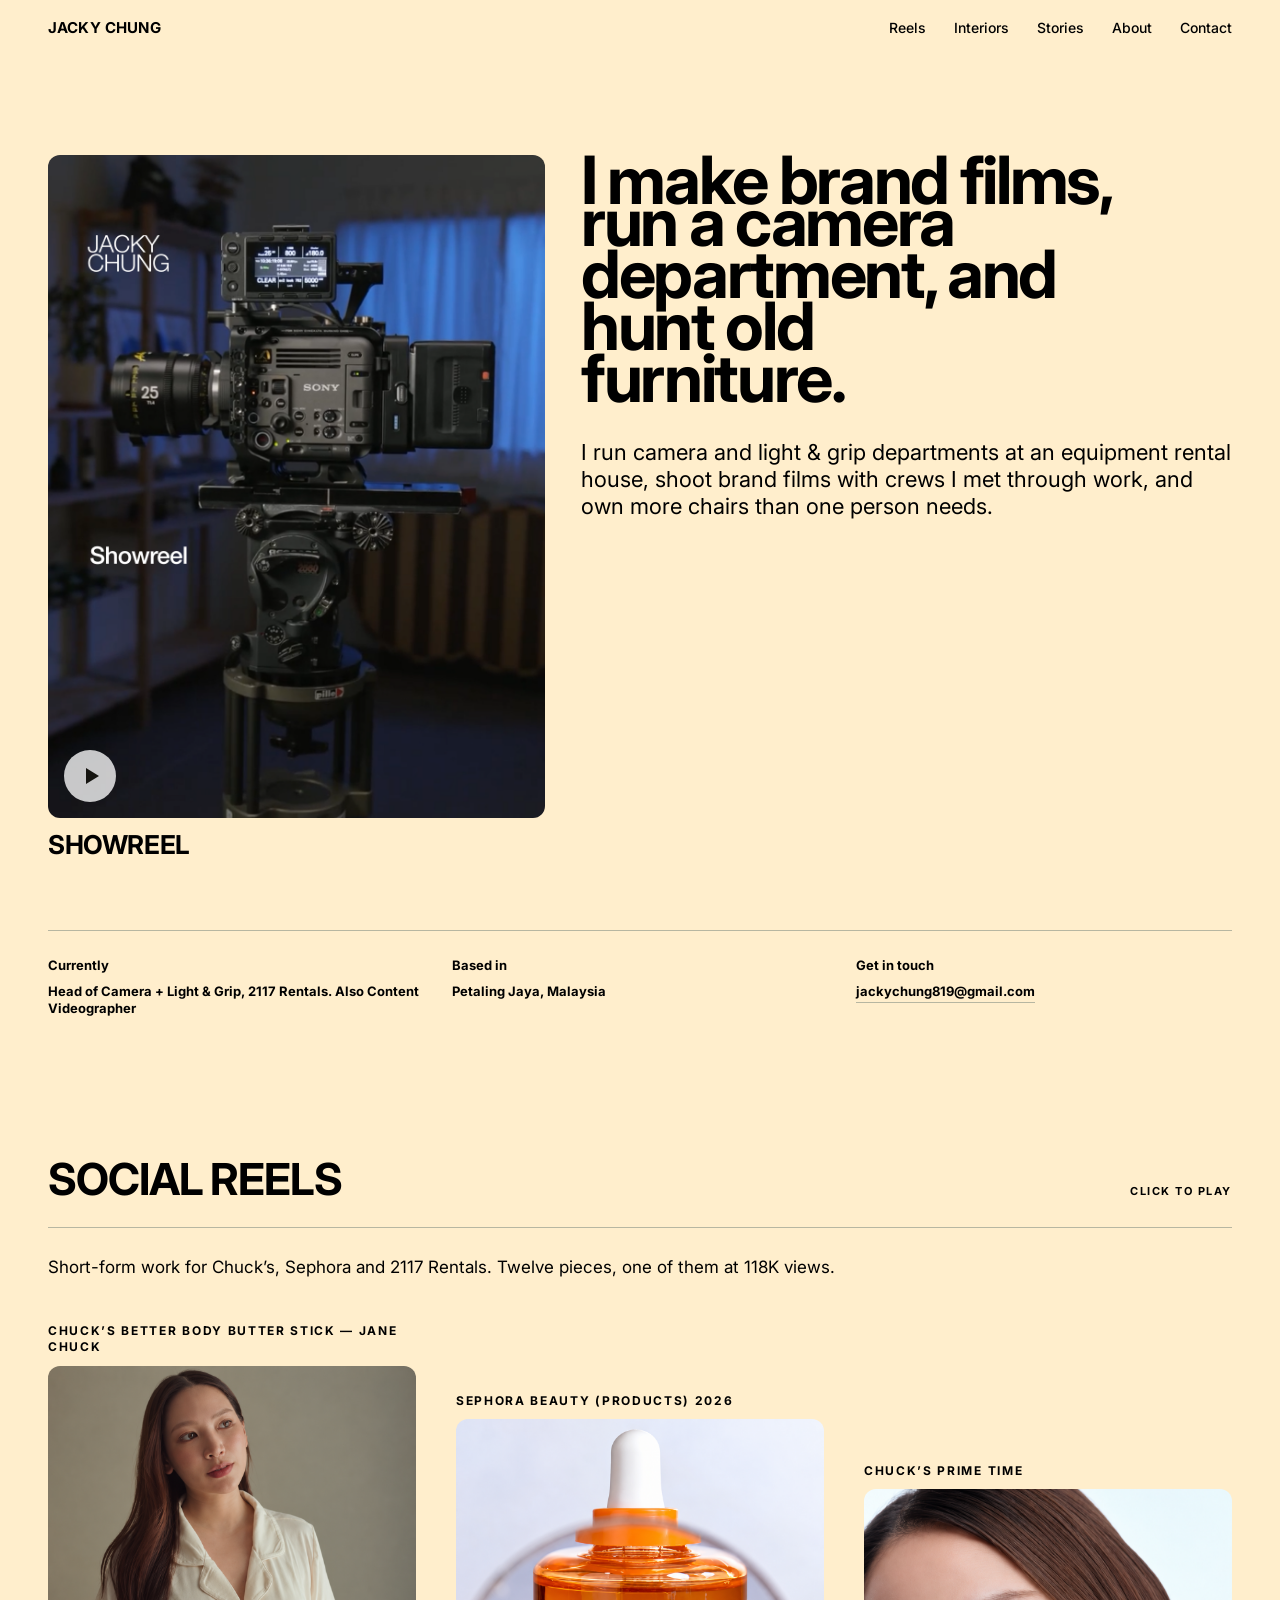
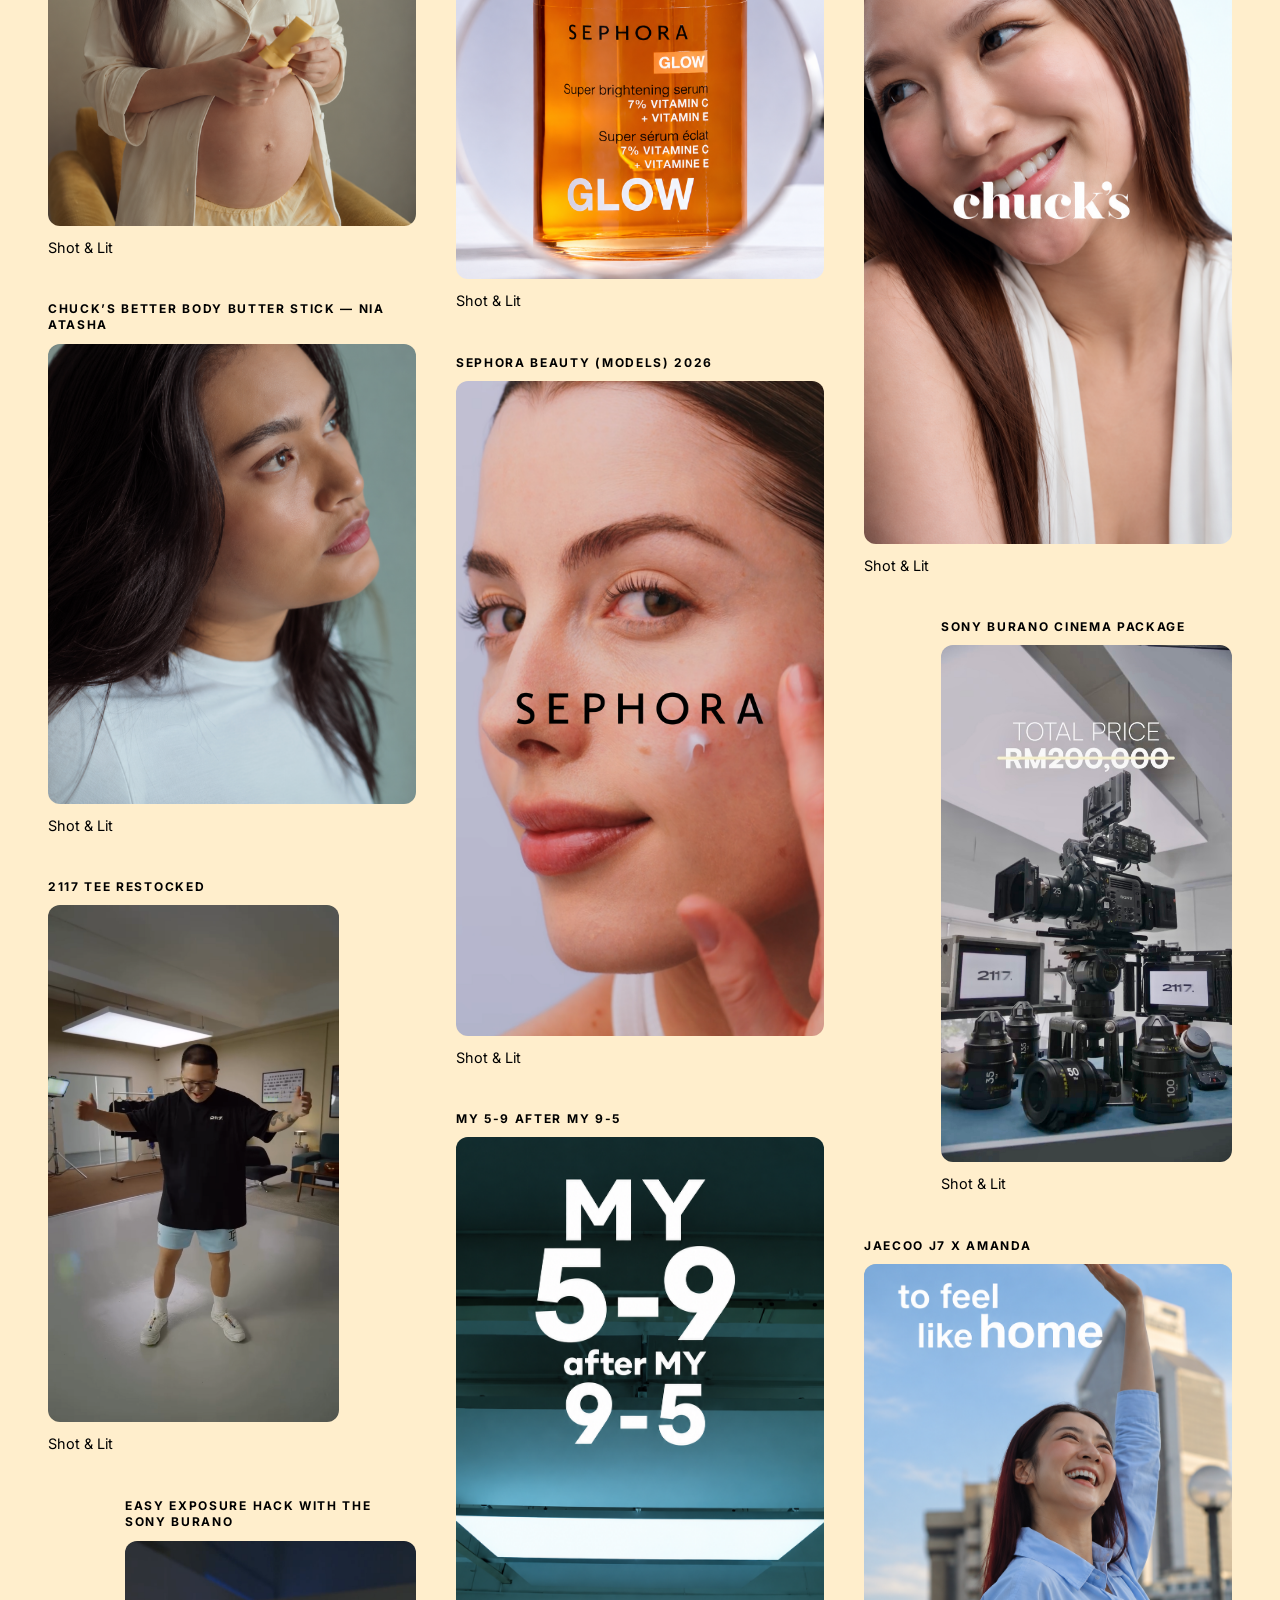
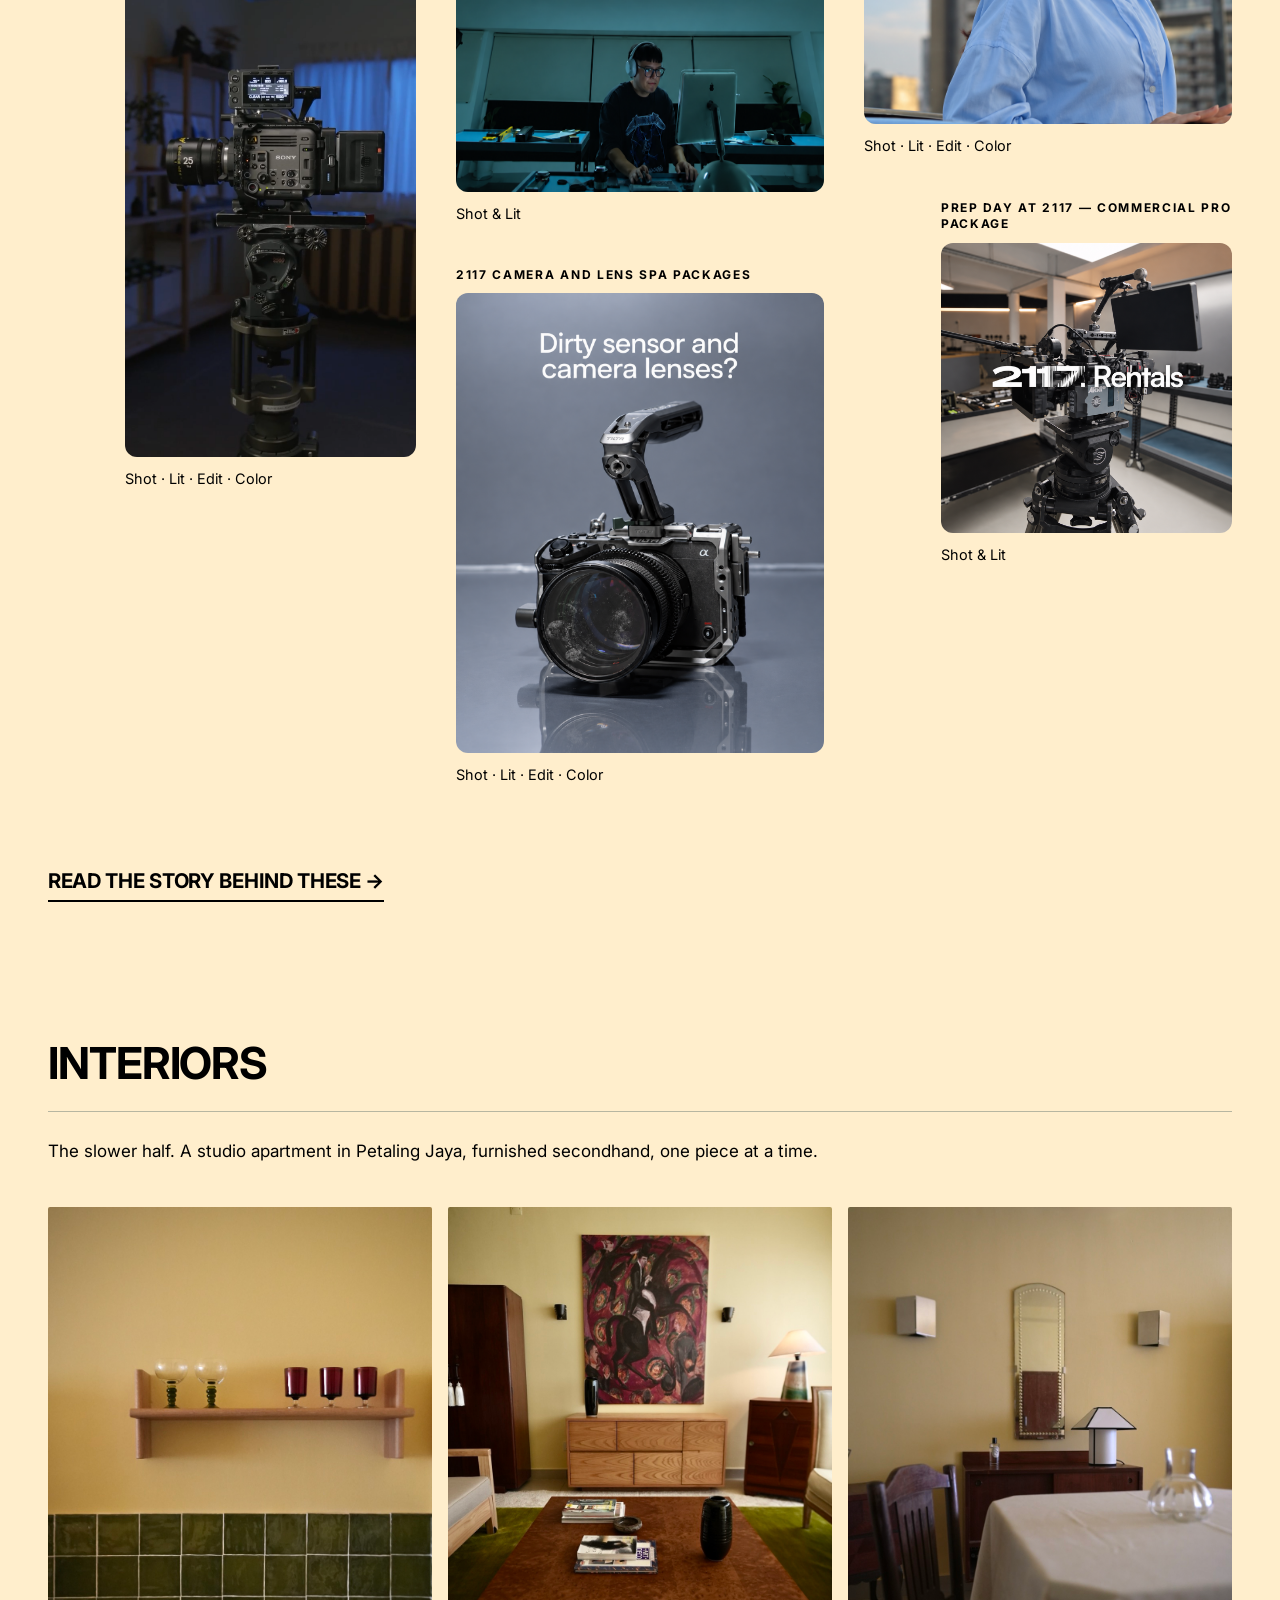
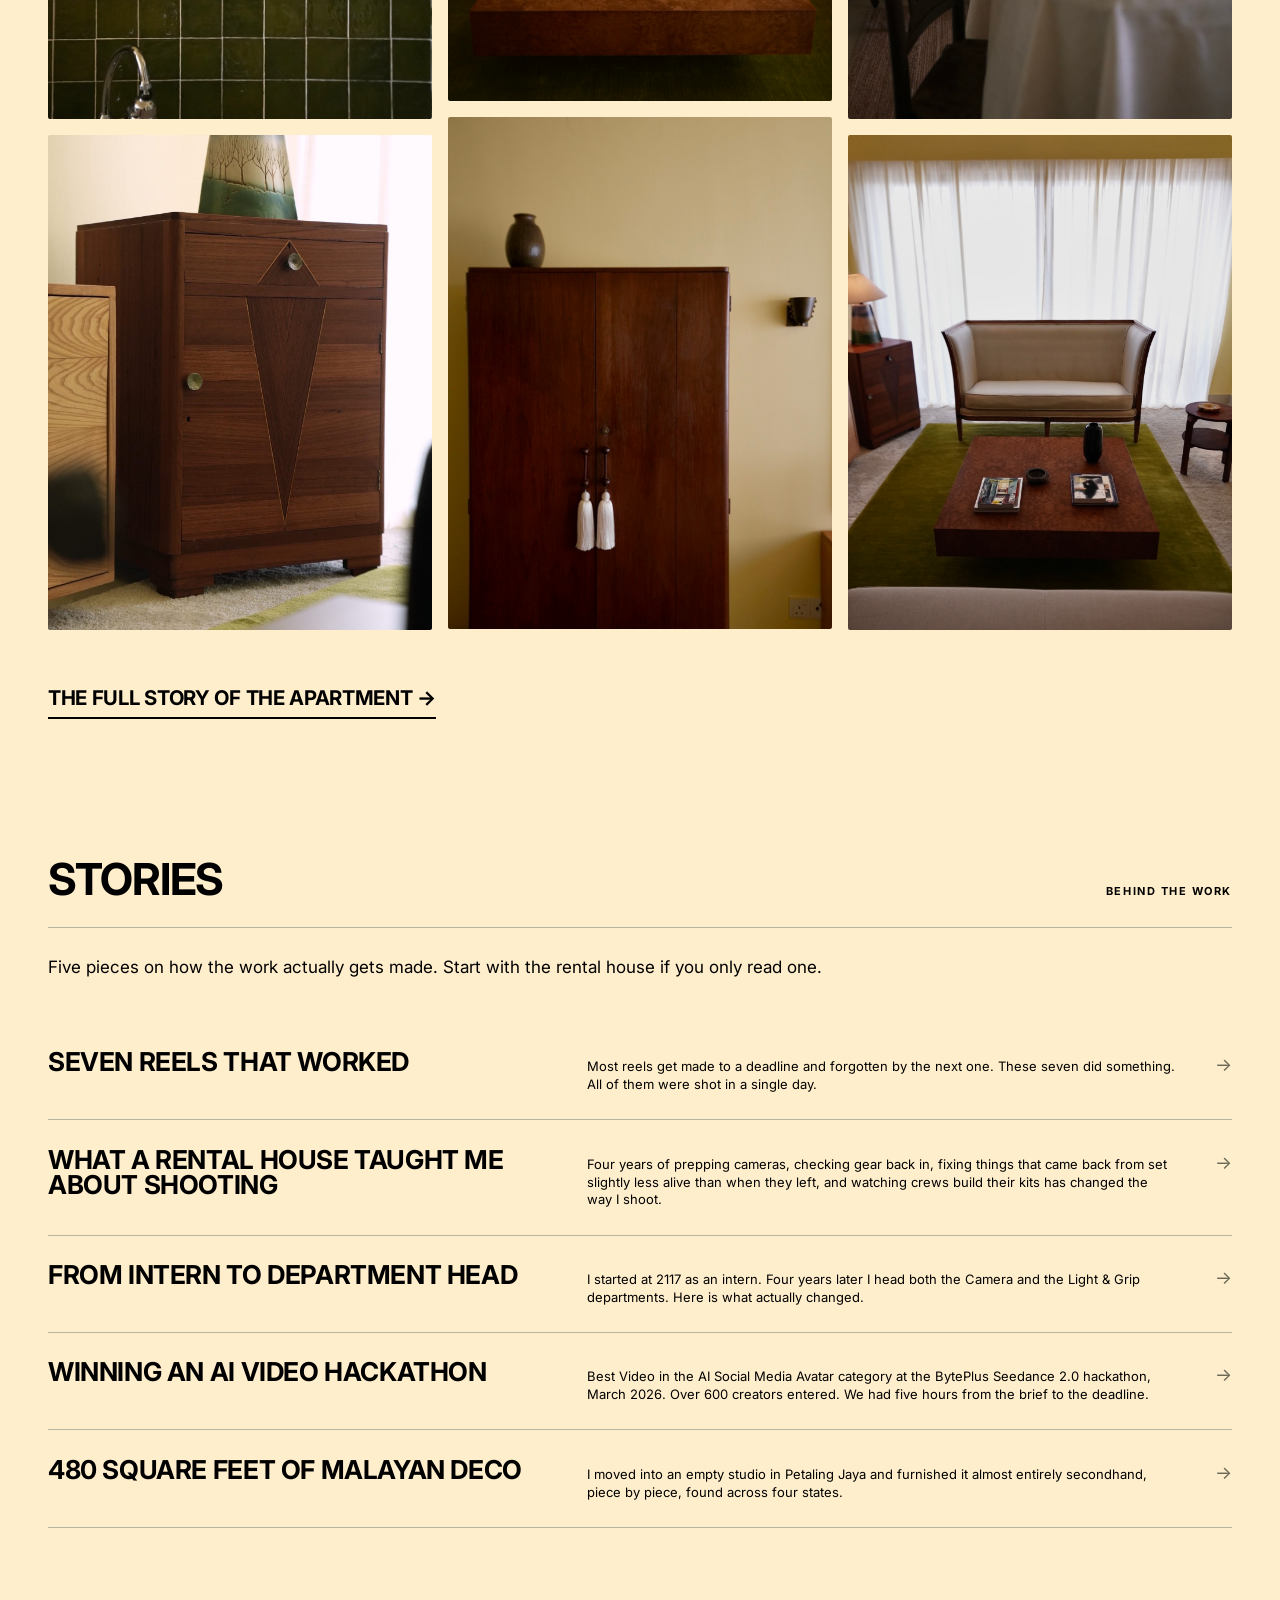
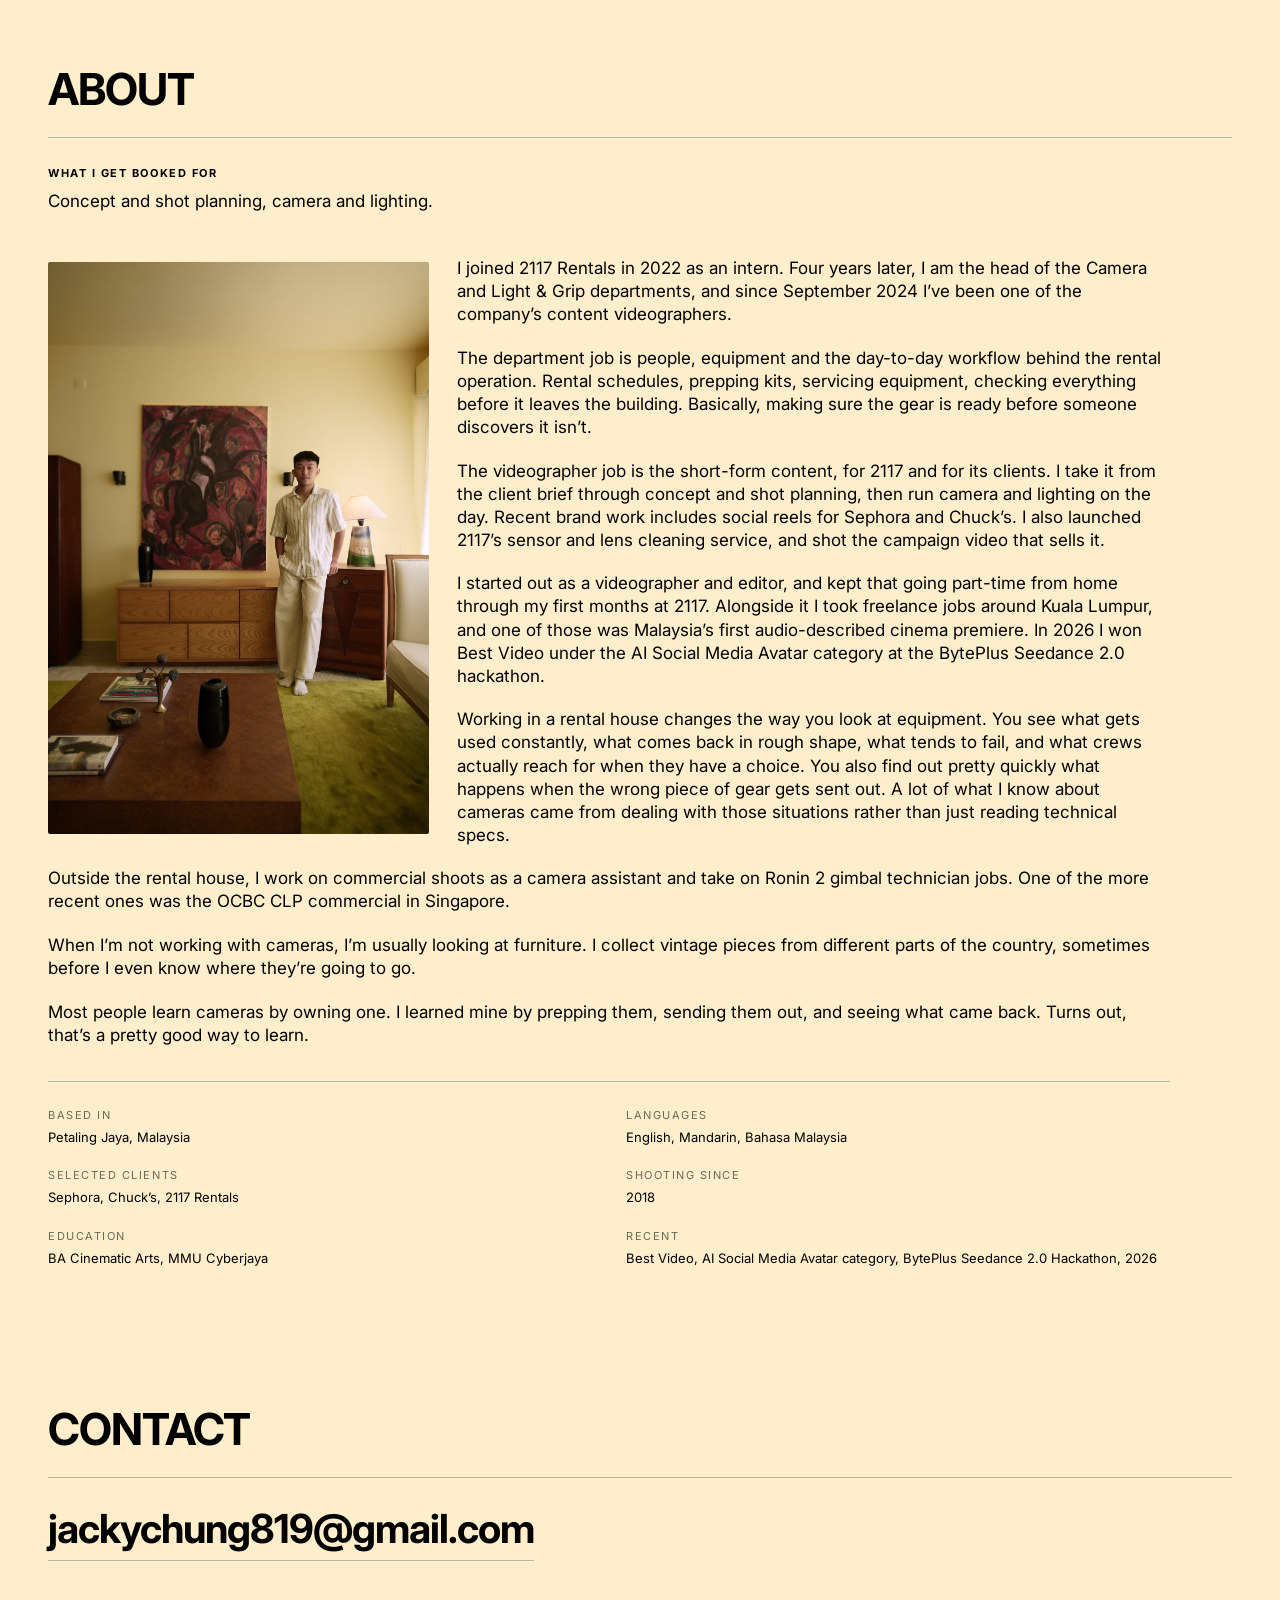
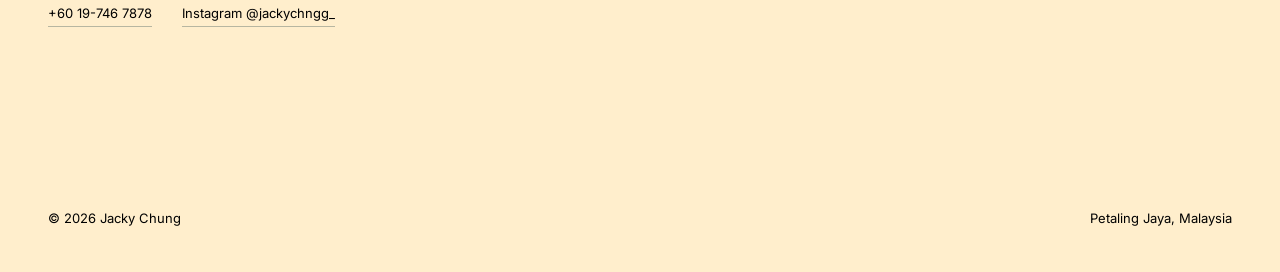
==== index.html @ a9aeb3ea "Initial commit" ====
<!DOCTYPE html>
<html lang="en">
<head>
<meta charset="UTF-8">
<meta name="viewport" content="width=device-width, initial-scale=1">

<!-- ==========================================================
     PAGE TITLE - this is what shows in the browser tab
     ========================================================== -->
<title>Jacky Chung — Videographer & Camera Department Head</title>

<meta name="description" content="Selected video work and interior photography by Jacky Chung, videographer and camera department head based in Petaling Jaya, Malaysia.">

<!-- Link preview (when you paste your website link into WhatsApp / Instagram) -->
<meta property="og:title" content="Jacky Chung — Videographer & Camera Department Head">
<meta property="og:description" content="Selected video work and interior photography.">
<meta property="og:type" content="website">
<!-- To get a preview picture: put a photo named og.jpg inside the images folder -->
<meta property="og:image" content="images/og.jpg">

<!-- Little icon in the browser tab -->
<link rel="icon" href="data:image/svg+xml,<svg xmlns='http://www.w3.org/2000/svg' viewBox='0 0 100 100'><rect width='100' height='100' fill='%23F6F4F0'/><text y='.9em' x='.12em' font-size='78' font-family='Georgia,serif' fill='%2317150F'>J</text></svg>">


<!-- ==========================================================
     THE FONTS
     ----------------------------------------------------------
     These two lines download the fonts from Google.
     TO CHANGE FONT: go to https://fonts.google.com, pick a font,
     click "Get font" -> "Get embed code", copy the <link> line
     they give you, and PASTE IT OVER the last link line below.
     Then open theme.css and change --font-display / --font-body
     to the new font's name.
     ========================================================== -->
<link rel="preconnect" href="https://fonts.googleapis.com">
<link rel="preconnect" href="https://fonts.gstatic.com" crossorigin>
<link href="https://fonts.googleapis.com/css2?family=Inter:wght@400;500;700&display=swap" rel="stylesheet">


<!-- ==========================================================
     THE STYLESHEETS
     theme.css  = YOUR settings (colours, fonts, sizes). EDIT THIS.
     styles.css = the layout engine. Don't edit unless you want to.
     ORDER MATTERS: theme.css must come first.
     ========================================================== -->
<link rel="stylesheet" href="theme.css">
<link rel="stylesheet" href="styles.css">
</head>

<body>

<a class="skip-link" href="#work">Skip to content</a>

<!-- ============ TOP NAVIGATION ============ -->
<header class="nav" id="nav">
  <div class="nav__inner">
    <a class="nav__brand" href="#top" data-site="name">Jacky Chung</a>
    <nav class="nav__links" aria-label="Main">
      <a href="#work">Work</a>
      <a href="#reels">Reels</a>
      <a href="#interiors">Interiors</a>
      <a href="#stories">Stories</a>
      <a href="#about">About</a>
      <a href="#contact">Contact</a>
    </nav>
  </div>
</header>


<main id="top">

  <!-- ============ HERO ============ -->
  <section class="hero">
    <div class="wrap">
      <div class="hero__grid" id="heroGrid">
        <!-- YOUR SHOWREEL sits beside the headline. It is written in by
             site.js from the SHOWREEL block in content.js. Clicking it opens
             the player in a pop-up, same as the reels below. -->
        <div class="hero__reel" id="heroReel" hidden></div>

        <!-- A plain photo can go here instead: set heroImage in content.js
             and empty the SHOWREEL thumb + url. -->
        <figure class="hero__image" id="heroImage" hidden></figure>

        <div class="hero__text">
          <h1 class="hero__title" data-site="heroTitle">Light, motion, and the rooms in between.</h1>
          <p class="hero__lede" data-site="heroText"></p>
        </div>
      </div>

      <div class="hero__meta">
        <div class="hero__metaItem">
          <span class="hero__metaLabel">Currently</span>
          <span class="hero__metaValue" data-site="role"></span>
        </div>
        <div class="hero__metaItem">
          <span class="hero__metaLabel">Based in</span>
          <span class="hero__metaValue" data-site="location"></span>
        </div>
        <div class="hero__metaItem">
          <span class="hero__metaLabel">Get in touch</span>
          <a class="hero__metaValue hero__metaLink" data-site="emailLink" href="#contact"></a>
        </div>
      </div>
    </div>
  </section>


  <!-- ============ SELECTED WORK (VIDEOS) ============ -->
  <section class="section" id="work">
    <div class="wrap">
      <div class="sectionHead">
        <h2 class="sectionHead__title">Selected Work</h2>
        <span class="sectionHead__note">Film &amp; social</span>
      </div>
      <div class="workGrid" id="workGrid"></div>
    </div>
  </section>


  <!-- ============ SOCIAL REELS ============
       Clicking a thumbnail opens the video in a pop-up ON THIS PAGE.
       Everything inside is written in by site.js from content.js —
       there is nothing to edit by hand here. -->
  <section class="section" id="reels">
    <div class="wrap">
      <div class="sectionHead">
        <h2 class="sectionHead__title">Social Reels</h2>
        <span class="sectionHead__note">Click to play</span>
      </div>
      <p class="section__lede" data-site="reelsText"></p>
      <div class="reelsLayout" id="reelsLayout">
        <div class="reelsTracks" id="reelsTracks"></div>
      </div>
      <a class="sectionMore" href="story.html?id=three-reels">Read the story behind these &#8594;</a>
    </div>
  </section>


  <!-- ============ INTERIORS (PHOTOS) ============ -->
  <section class="section" id="interiors">
    <div class="wrap">
      <div class="sectionHead">
        <h2 class="sectionHead__title">Interiors</h2>
      </div>
      <p class="section__lede" data-site="interiorsText"></p>
      <div class="gallery" id="gallery"></div>
      <a class="sectionMore" href="story.html?id=interiors">The full story of the apartment &#8594;</a>
    </div>
  </section>


  <!-- ============ STORIES (each one opens its own page) ============ -->
  <section class="section" id="stories">
    <div class="wrap">
      <div class="sectionHead">
        <h2 class="sectionHead__title">Stories</h2>
        <span class="sectionHead__note">Behind the work</span>
      </div>
      <p class="section__lede" data-site="storiesText"></p>
      <div class="storyList" id="storyList"></div>
    </div>
  </section>


  <!-- ============ ABOUT ============ -->
  <section class="section section--about" id="about">
    <div class="wrap">
      <div class="sectionHead">
        <h2 class="sectionHead__title">About</h2>
      </div>
      <p class="section__lede" data-site="aboutText"></p>
      <div class="about">
        <div class="about__photo" id="aboutPhoto" hidden></div>
        <div class="about__text" id="aboutText"></div>
      </div>
    </div>
  </section>


  <!-- ============ CONTACT ============ -->
  <section class="section section--contact" id="contact">
    <div class="wrap">
      <div class="sectionHead">
        <h2 class="sectionHead__title">Contact</h2>
      </div>
      <p class="contact__lede" data-site="contactText"></p>
      <a class="contact__email" data-site="emailLink" href="#"></a>
      <div class="contact__links" id="contactLinks"></div>
    </div>
  </section>

</main>


<footer class="footer">
  <div class="wrap">

    <div class="footer__inner">
      <span data-site="footerLeft"></span>
      <span data-site="footerRight"></span>
    </div>
  </div>
</footer>


<!-- ============ LIGHTBOX (opens when you click a video or photo) ============ -->
<div class="lightbox" id="lightbox" hidden>
  <button class="lightbox__close" id="lbClose" aria-label="Close">&times;</button>
  <button class="lightbox__nav lightbox__nav--prev" id="lbPrev" aria-label="Previous">&#8249;</button>
  <button class="lightbox__nav lightbox__nav--next" id="lbNext" aria-label="Next">&#8250;</button>
  <div class="lightbox__stage" id="lbStage"></div>
  <p class="lightbox__caption" id="lbCaption"></p>
</div>


<!-- ==========================================================
     THE CONTENT AND THE ENGINE
     content.js = YOUR videos, photos and words. EDIT THIS.
     site.js    = the engine that puts them on the page.
     ORDER MATTERS: content.js must come first.
     ========================================================== -->
<script src="content.js"></script>
<script src="stories.js"></script>
<script src="site.js"></script>
<script src="reveal.js"></script>

</body>
</html>
---- theme.css ----
/* ============================================================================
   THEME.CSS  —  THIS IS YOUR CONTROL PANEL
   ============================================================================

   EVERYTHING you can customise lives in this ONE file:
   fonts, colours, background colours, title sizes, font sizes, spacing.

   HOW TO EDIT:
     1. Find the line you want to change.
     2. Change ONLY the value between the ":" and the ";"
     3. Save the file (Cmd + S)
     4. Go to your browser and press Cmd + R to reload. Change is instant.

   THE THREE RULES:
     - NEVER delete the ";" at the end of a line.
     - NEVER delete the "--" at the start of a name.
     - If you break something, the page goes plain/ugly but is not destroyed.
       Undo with Cmd + Z, save again, reload.

   HOW COLOURS WORK:
     A colour looks like  #F6F4F0  — a "#" then 6 characters.
     Get any colour code from https://coolors.co or Google "color picker".
     Some ready ones:
       White        #FFFFFF        Near black   #17150F
       Warm cream   #F6F4F0        Charcoal     #2B2926
       Cool grey    #F2F2F4        Terracotta   #9A3F1F
       Sand         #EAE3D8        Deep green   #2F4739
       Pure black   #000000        Navy         #1B2A41

   HOW SIZES WORK:
     A size looks like  88px  — a number then "px" (pixels).
     Bigger number = bigger. 16px is normal reading text.
     Always keep the "px". Never write "88 px" with a space.
   ============================================================================ */


/* ============================================================================
   YOUR OWN FONT FILES
   ----------------------------------------------------------------------------
   The site looks for Akzidenz-Grotesk in a folder called "fonts" next to
   index.html. Put these two files in there, named EXACTLY like this:

       fonts/akzidenz-grotesk-regular.woff2
       fonts/akzidenz-grotesk-bold.woff2

   If the files aren't there, nothing breaks. The browser quietly falls back
   to Helvetica Neue, which is Akzidenz-Grotesk's direct descendant and the
   closest thing every Mac already has.
   ============================================================================ */

@font-face {
  font-family: 'Akzidenz-Grotesk Web';
  src: url('fonts/akzidenz-grotesk-regular.woff2') format('woff2'),
       url('fonts/akzidenz-grotesk-regular.woff') format('woff');
  font-weight: 400; font-style: normal; font-display: swap;
}
@font-face {
  font-family: 'Akzidenz-Grotesk Web';
  src: url('fonts/akzidenz-grotesk-bold.woff2') format('woff2'),
       url('fonts/akzidenz-grotesk-bold.woff') format('woff');
  font-weight: 700; font-style: normal; font-display: swap;
}


:root {

  /* ==========================================================================
     1. FONTS
     --------------------------------------------------------------------------
     The whole site is now one family: Akzidenz-Grotesk. Headings are the
     BOLD weight, everything else is the REGULAR weight. That is set in
     section 4 below, not here.

     Both lines below are the same list on purpose. Don't shorten them:
     each name is a fallback for the one before it, so the site still looks
     right on a machine that doesn't have your font.

     TO SWAP TO A DIFFERENT FONT ENTIRELY:
       STEP 1 — open index.html, find the big FONTS comment near the top,
                and swap the Google Fonts <link> line for your new font's line
                (get it at https://fonts.google.com -> Get font -> Get embed code)
       STEP 2 — write the new font's exact name FIRST in the lists below.
     ========================================================================== */

  /* The font for BIG HEADINGS: your name, section titles, project titles.
     The list is tried left to right. 'Akzidenz-Grotesk Web' is your own
     font files; the rest are the safety net if they aren't there yet. */
  --font-display: 'Akzidenz-Grotesk Web', 'Akzidenz-Grotesk Pro', 'Akzidenz-Grotesk',
                  'Helvetica Neue', 'Inter', Helvetica, Arial, sans-serif;

  /* The font for EVERYTHING ELSE: paragraphs, menu, captions, small labels.
     Same family, just not bold. */
  --font-body: 'Akzidenz-Grotesk Web', 'Akzidenz-Grotesk Pro', 'Akzidenz-Grotesk',
               'Helvetica Neue', 'Inter', Helvetica, Arial, sans-serif;


  /* ==========================================================================
     2. COLOURS
     ========================================================================== */

  /* THE BACKGROUND COLOUR OF THE WHOLE SITE */
  --color-background: #ffeecc;

  /* Background of cards, the sticky menu bar, and photo tiles */
  --color-surface: #e4e3d4;

  /* MAIN TEXT COLOUR (headings and paragraphs) */
  --color-text: #000000;

  /* Quieter text: captions, years, client names, small labels */
  --color-text-muted: #000000;

  /* Very quiet text: the "01 / 02 / 03" section numbers */
  --color-text-faint: #6b6a56;

  /* Thin dividing lines between sections */
  --color-line: #b7b6a1;

  /* THE SECOND BACKGROUND COLOUR - the olive block used by the footer.
     Reuse it anywhere you want a solid panel. */
  --color-background-alt: #8f874d;

  /* THE ACCENT COLOUR — link hovers, underlines, the highlight */
  --color-accent: #9A3F1F;

  /* Background of the sticky menu bar at the very top.
     "transparent" lets the page colour show through. */
  --color-nav-background: #ffeecc;

  /* THE FOOTER at the very bottom */
  --color-footer-background: #ffeecc;
  --color-footer-text: #000000;

  /* The dark screen behind a photo or video when you click it open */
  --color-lightbox-backdrop: rgba(15, 14, 11, 0.94);

  /* Colour of the empty placeholder tiles (before you add real photos) */
  --color-placeholder: #c6c5b0;


  /* ==========================================================================
     3. TEXT SIZES  (desktop)
     --------------------------------------------------------------------------
     Phone sizes are set separately at the BOTTOM of this file.
     ========================================================================== */

  /* THE HUGE TITLE on the homepage */
  /* Three numbers: the smallest the headline may get, how fast it grows with
     the window, and the biggest it may get. Change the LAST number to make
     the headline bigger or smaller on a normal screen. Above about 73px the
     four lines stop fitting and the browser starts breaking them itself. */
  --size-hero-title: clamp(46px, 5.2vw, 70px);

  /* The paragraph right under the huge title */
  --size-hero-lede: 22px;

  /* SECTION TITLES: "Selected Work", "Interiors", "About", "Contact" */
  --size-section-title: 44px;

  /* The title of each video / project card */
  --size-card-title: 26px;

  /* Normal paragraph text everywhere */
  --size-body: 17px;

  /* Small text: client names, years, roles, captions, footer */
  --size-small: 13px;

  /* The menu links at the top */
  --size-nav: 14px;

  /* The giant clickable email address in the Contact section */
  --size-contact-email: 40px;


  /* ==========================================================================
     4. FONT WEIGHT (thin vs bold)
     --------------------------------------------------------------------------
     300 = light   400 = normal   500 = medium   600 = semibold   700 = bold
     Only works if the font you chose actually has that weight.
     ========================================================================== */

  --weight-hero-title: 700;
  --weight-section-title: 700;
  --weight-card-title: 700;
  --weight-body: 400;
  --weight-nav: 500;


  /* ==========================================================================
     5. LETTER SPACING AND LINE HEIGHT
     --------------------------------------------------------------------------
     Letter spacing: negative squeezes letters together, positive pushes apart.
       -0.03em is tight and modern.  0.12em is wide and luxury-brand.
     Line height: the gap between lines. 1.0 = cramped, 1.7 = airy.
     ========================================================================== */

  /* VINTAGE PRINT TREATMENT.
     uppercase = old poster / film-slate look on every big title.
     none      = normal sentence case, like it was before. */
  --case-titles: uppercase;

  /* THE BIG HEADLINE ON THE FRONT PAGE, on its own.
     "none"      = it appears exactly as you typed it in content.js, so you
                   decide which letters are capital.
     "uppercase" = forced to capitals however you type it.
     "capitalize"= Every Word Gets A Capital Letter. */
  --case-hero-title: none;

  /* Letter spacing. Capitals need MORE space than lower case, which is why
     these are positive numbers now. 0.10em would be very wide and formal. */
  --tracking-hero-title: -0.035em;
  --tracking-section-title: -0.025em;
  --tracking-card-title: -0.015em;
  --tracking-label: 0.14em;      /* the tiny UPPERCASE labels */

  /* The gap between the lines of the big headline, as a multiple of the type
     size. SMALLER = tighter. Below about 0.80 the descenders of one line
     start hitting the letters of the next. */
  --leading-hero-title: 0.78;
  --leading-heading: 0.98;
  --leading-body: 1.36;

  /* THE HEADLINE, LINE BY LINE.
     --leading-hero-title above sets EVERY gap in the headline to the same
     amount. These five dials then nudge ONE gap at a time, so the spacing
     can be different between every pair of lines.

     --hero-line-gap-1 is the gap between line 1 and line 2,
     --hero-line-gap-2 is between line 2 and line 3, and so on.

     The numbers are in "em", which means a share of the letter height, so
     the spacing stays right whether the headline is big on a monitor or
     small on a phone. 0.1em is roughly a tenth of a capital letter.

     0em          leave that gap exactly as it is
     -0.1em       pull those two lines CLOSER together
     0.1em        push those two lines FURTHER apart

     You decide where the lines break by typing \n in heroTitle in
     content.js. Line 1 is everything before the first \n. */
  --hero-line-gap-1: -0.15em;
  --hero-line-gap-2: 0em;
  --hero-line-gap-3: 0.00001em;
  --hero-line-gap-4: 0em;
  --hero-line-gap-5: 0em;


  /* ==========================================================================
     6. LAYOUT AND SPACING
     ========================================================================== */

  /* How wide the content is allowed to get on a big monitor */
  --page-max-width: 1280px;

  /* Space left and right of the content */
  --page-padding: 48px;

  /* HOW WIDE THE HERO PHOTO IS, sitting next to the headline.
     Your photos are tall (portrait), so a narrow column suits them.
     Try 32% for smaller, 46% for larger. On phones it goes full width. */
  --hero-image-width: 42%;

  /* THE GAP BETWEEN THE SHOWREEL AND THE WRITING beside it.
     Smaller pulls the words in closer to the picture. Try 24px for tight,
     72px for airy. */
  --hero-gap: 36px;

  /* Vertical space between the big sections */
  --section-gap: 140px;

  /* Corner rounding. 0px = sharp editorial corners. 12px = soft. */
  --radius: 2px;

  /* HOW MANY VIDEOS SIT SIDE BY SIDE (desktop). Try 1, 2 or 3. */
  --work-columns: 2;

  /* HOW MANY PHOTOS SIT SIDE BY SIDE in the Interiors gallery. Try 2, 3 or 4. */
  --gallery-columns: 3;

  /* ---- THE SOCIAL REELS LAYOUT --------------------------------------------
     The eight reels sit in vertical "tracks" that each start at a slightly
     different height, so the page looks composed instead of like a grid. */

  /* HOW MANY TRACKS OF REELS. 3 is the design. Try 2 for bigger thumbnails,
     4 for smaller ones. Reels fill the tracks left to right, top to bottom. */
  --reels-tracks: 3;

  /* Side-to-side gap between the tracks. */
  --reels-track-gap: 40px;

  /* Top-to-bottom gap between reels inside one track.
     SMALLER = more packed. Try 28px for very tight, 70px for airy. */
  --reels-item-gap: 44px;

  /* HOW FAR EACH TRACK DROPS BELOW THE ONE BEFORE IT. This is what stops the
     reels lining up in rows. 0px turns the stagger off completely. */
  --reels-stagger: 70px;

  /* The three thumbnail widths, as a share of their track. Varying these is
     what makes it look scattered. Set all three to 100% for equal tiles. */
  --reel-size-lg: 100%;
  --reel-size-md: 79%;
  --reel-size-sm: 63%;

  /* Corner rounding on reel thumbnails only. 0px = sharp, 12px = soft. */
  --reels-radius: 12px;

  /* HOW WIDE THE BIG SHOWREEL THUMBNAIL IS. The description sits beside it.
     Try 30% for a smaller showreel, 45% for a more dominant one. */
  --showreel-width: 32%;

  /* THE SHAPE OF THE SHOWREEL THUMBNAIL at the top of the page.
     This is the picture only — the video itself still plays in its own
     shape when someone clicks it. Squarer thumbnails sit better beside a
     big headline; a tall one pushes the page down.
     Try "9 / 16" (tall), "3 / 4", "4 / 5", or "1 / 1" (square). */
  --showreel-ratio: 3 / 4;

  /* THE LITTLE LABEL ABOVE EACH REEL (01  SEPHORA - BEAUTY PASS  SOCIAL).
     This uses your normal font. If you ever want the typewriter look that
     Mikki's site has, delete the line below and un-comment the one under it. */
  --font-label: var(--font-display);
  /* --font-label: 'Courier New', Courier, monospace; */

  /* The gap between grid items (videos, and the reel tracks) */
  --grid-gap: 40px;

  /* YOUR ABOUT PHOTO. It sits at the top left and the paragraphs wrap
     around it. This is how wide it is, as a share of the text column.
     SMALLER number = smaller photo and more words beside it.
     Try 24% for small, 32% for medium, 40% for large.
     On a phone the photo un-wraps and goes full width above the text. */
  --about-photo-width: 34%;

  /* The space between that photo and the text wrapping around it. */
  --about-photo-gap: 28px;

  /* THE GAP BETWEEN THE INTERIOR PHOTOS. Smaller = tighter, more like a
     contact sheet. Try 8px for very tight, 40px for airy. */
  --gallery-gap: 16px;

  /* How fast hover effects move. 0.2s is snappy, 0.6s is slow and luxurious. */
  --speed: 0.35s;

  /* ---- THE SCROLL FADE ------------------------------------------------------
     As you scroll, each heading, paragraph, photograph and reel fades in and
     rises slightly into place instead of just being there. */

  /* HOW FAR things slide up while fading in.
     0px = a pure fade with no movement. 40px = a bigger, slower-feeling lift. */
  --reveal-distance: 22px;

  /* HOW LONG the fade takes. 0.4s is brisk, 1.2s is dreamy.
     SET THIS TO 0s TO TURN THE WHOLE EFFECT OFF. */
  --reveal-speed: 0.75s;

  /* THE DELAY BETWEEN ONE ITEM AND THE NEXT, so a row of reels arrives one
     after another rather than all at once. 0s = everything together. */
  --reveal-stagger: 0.08s;

  /* HOW FAR UP THE SCREEN something has to be before it starts fading in.
     12% means it waits until it is a little way past the bottom edge.
     Use 0% to have things appear the moment they touch the bottom of the
     screen, or 25% to make people scroll further before anything happens. */
  --reveal-start: 12%;
}


/* ============================================================================
   7. PHONE AND TABLET SIZES
   ----------------------------------------------------------------------------
   Anything you write inside these curly brackets ONLY applies on small screens.
   The values above still apply on laptops and desktops.
   ============================================================================ */

/* --- TABLET (screen narrower than 900 pixels) --- */
@media (max-width: 900px) {
  :root {
    --size-hero-title: 46px;
    --size-section-title: 32px;
    --size-contact-email: 30px;
    --page-padding: 28px;
    --section-gap: 96px;
    --work-columns: 1;
    --gallery-columns: 2;
    --reels-tracks: 2;
    --reels-stagger: 40px;
    --grid-gap: 28px;
    --gallery-gap: 12px;
  }
}

/* --- PHONE (screen narrower than 560 pixels) --- */
@media (max-width: 560px) {
  :root {
    --size-hero-title: 33px;
    --size-hero-lede: 18px;
    --size-section-title: 28px;
    --size-card-title: 20px;
    --size-body: 16px;
    --size-contact-email: 22px;
    --page-padding: 20px;
    --section-gap: 76px;
    --gallery-columns: 1;
    --reels-tracks: 1;
    --reels-stagger: 0px;
    --grid-gap: 20px;
    --gallery-gap: 10px;
  }
}


/* ============================================================================
   8. YOUR OWN EXTRA RULES
   ----------------------------------------------------------------------------
   Anything you or Claude add later goes below this line, so it never gets
   mixed up with the settings above.
   ============================================================================ */
---- styles.css ----
/* ============================================================================
   STYLES.CSS  —  THE LAYOUT ENGINE
   ----------------------------------------------------------------------------
   You do NOT need to edit this file. Everything you'd normally want to change
   (fonts, colours, sizes, spacing) is in theme.css.

   This file just says WHERE things go. It reads its colours and sizes from
   theme.css, so changing theme.css changes this automatically.
   ============================================================================ */

*, *::before, *::after { box-sizing: border-box; }

html {
  scroll-behavior: smooth;
  -webkit-text-size-adjust: 100%;
}

body {
  margin: 0;
  background: var(--color-background);
  color: var(--color-text);
  font-family: var(--font-body);
  font-size: var(--size-body);
  font-weight: var(--weight-body);
  line-height: var(--leading-body);
  -webkit-font-smoothing: antialiased;
  -moz-osx-font-smoothing: grayscale;
}

img { max-width: 100%; display: block; }

a { color: inherit; text-decoration: none; }

::selection { background: var(--color-accent); color: #fff; }

.wrap {
  max-width: var(--page-max-width);
  margin: 0 auto;
  padding: 0 var(--page-padding);
}

.skip-link {
  position: absolute; left: -9999px; top: 0;
  background: var(--color-text); color: var(--color-background);
  padding: 12px 20px; z-index: 200;
}
.skip-link:focus { left: 12px; top: 12px; }


/* ============ NAV ============ */
.nav {
  position: sticky; top: 0; z-index: 100;
  background: var(--color-nav-background);
  backdrop-filter: saturate(180%) blur(14px);
  -webkit-backdrop-filter: saturate(180%) blur(14px);
  border-bottom: 1px solid transparent;
  transition: border-color var(--speed) ease;
}
.nav.is-stuck { border-bottom-color: transparent; }

.nav__inner {
  max-width: var(--page-max-width);
  margin: 0 auto;
  padding: 18px var(--page-padding);
  display: flex; align-items: baseline; justify-content: space-between;
  gap: 20px;
}

.nav__brand {
  font-family: var(--font-display);
  font-size: calc(var(--size-nav) + 1px);
  font-weight: 700;
  text-transform: var(--case-titles);
  letter-spacing: 0.01em;
  white-space: nowrap;
}

.nav__links {
  display: flex; gap: 28px;
  font-size: var(--size-nav);
  font-weight: var(--weight-nav);
}
.nav__links a { position: relative; padding-bottom: 3px; color: var(--color-text-muted); transition: color var(--speed) ease; }
.nav__links a::after {
  content: ""; position: absolute; left: 0; right: 100%; bottom: 0;
  height: 1px; background: var(--color-accent);
  transition: right var(--speed) ease;
}
.nav__links a:hover { color: var(--color-text); }
.nav__links a:hover::after { right: 0; }

@media (max-width: 560px) {
  .nav__inner { flex-direction: column; align-items: flex-start; gap: 10px; padding-top: 14px; padding-bottom: 14px; }
  .nav__links { gap: 18px; font-size: 12px; }
}


/* ============ HERO ============ */
.hero { padding-top: 96px; }

/* Headline on the left, the showreel on the right. The .has-side class is
   added by site.js only when heroImage is set in content.js. */
.hero__grid { display: grid; gap: 48px; align-items: start; }
/* Showreel on the LEFT, the writing on the RIGHT.
   To swap them back, change the order to  minmax(0, 1fr) var(--hero-image-width)
   and give .hero__reel  order: 2. */
.hero__grid.has-side {
  grid-template-columns: var(--hero-image-width) minmax(0, 1fr);
  gap: var(--hero-gap);
  align-items: start;           /* the writing starts level with the top of the thumbnail */
}
@media (max-width: 900px) {
  .hero__grid.has-side { grid-template-columns: 1fr; gap: 36px; align-items: start; }
}

.hero__eyebrow {
  margin: 0 0 34px;
  font-size: var(--size-small);
  letter-spacing: var(--tracking-label);
  text-transform: uppercase;
  color: var(--color-text-muted);
}

.hero__title {
  margin: 0;
  font-family: var(--font-display);
  font-size: var(--size-hero-title);
  font-weight: var(--weight-hero-title);
  text-transform: var(--case-hero-title, var(--case-titles));
  letter-spacing: var(--tracking-hero-title);
  line-height: var(--leading-hero-title);
  white-space: pre-line;
  max-width: 15em;
}

/* THE HEADLINE, LINE BY LINE.
   Every line of the headline is its own block, so the gap ABOVE it can be
   nudged on its own instead of every gap having to be the same.

   Why you would want that: a line starting with tall letters (h, l, d, f, t)
   looks further from the line above it than one starting with short letters
   (r, u, n, a, m), even though the computer has spaced them identically.
   Designers correct this by eye. These dials are how you do it.

   The numbers are in theme.css under "THE HEADLINE, LINE BY LINE".
   The numbers are in em, a share of the letter height, so the spacing holds
   at every screen size. All zeros = one even gap everywhere. Minus pulls a
   line up, plus pushes it down. */
.hero__title .line { display: block; }
.hero__title .line:nth-child(2) { margin-top: var(--hero-line-gap-1, 0em); }
.hero__title .line:nth-child(3) { margin-top: var(--hero-line-gap-2, 0em); }
.hero__title .line:nth-child(4) { margin-top: var(--hero-line-gap-3, 0em); }
.hero__title .line:nth-child(5) { margin-top: var(--hero-line-gap-4, 0em); }
.hero__title .line:nth-child(6) { margin-top: var(--hero-line-gap-5, 0em); }

.hero__lede {
  margin: 34px 0 0;
  font-size: var(--size-hero-lede);
  line-height: 1.22;
  max-width: 34em;
  color: var(--color-text-muted);
}

.hero__meta {
  display: grid;
  grid-template-columns: repeat(3, minmax(0, 1fr));
  gap: 28px;
  margin-top: 72px;
  padding-top: 26px;
  border-top: 1px solid var(--color-line);
}
.hero__metaItem { display: flex; flex-direction: column; gap: 8px; }
.hero__metaLabel {
  font-size: var(--size-small); font-weight: 700; color: var(--color-text);
}
.hero__metaValue { font-size: var(--size-small); font-weight: 700; color: var(--color-text); }
.hero__metaLink { border-bottom: 1px solid var(--color-line); padding-bottom: 2px; transition: border-color var(--speed) ease, color var(--speed) ease; width: fit-content; }
.hero__metaLink:hover { color: var(--color-accent); border-bottom-color: var(--color-accent); }

@media (max-width: 560px) {
  .hero { padding-top: 64px; }
  .hero__meta { grid-template-columns: 1fr; gap: 20px; margin-top: 48px; }
}

.hero__image { margin: 0; }
.hero__image img {
  width: 100%; height: auto; display: block;
  border-radius: var(--radius);
}


/* ============ SECTIONS ============ */
.section { padding-top: var(--section-gap); scroll-margin-top: 90px; }

.sectionHead {
  display: flex; align-items: baseline; gap: 22px;
  padding-bottom: 26px; margin-bottom: 48px;
  border-bottom: 1px solid var(--color-line);
}
.sectionHead__num {
  font-size: 11px; letter-spacing: var(--tracking-label);
  color: var(--color-text-faint);
}
.sectionHead__title {
  margin: 0; flex: 1;
  font-family: var(--font-display);
  font-size: var(--size-section-title);
  font-weight: var(--weight-section-title);
  text-transform: var(--case-titles);
  letter-spacing: var(--tracking-section-title);
  line-height: var(--leading-heading);
}
.sectionHead__note {
  font-size: 11px; letter-spacing: var(--tracking-label);
  text-transform: uppercase; font-weight: 700; color: var(--color-text);
}
@media (max-width: 560px) { .sectionHead__note { display: none; } }

.section__lede .line { display: block; }
.section__lede .line:first-child {
  font-size: 11px; font-weight: 700;
  letter-spacing: var(--tracking-label);
  text-transform: uppercase;
  margin-bottom: 9px;
}

.section__lede {
  margin: -20px 0 44px;
  /* Wide enough that the one-line section ledes stay on one line on a normal
     screen. They still turn over on a laptop or a phone, which is fine. */
  max-width: 52em;
  color: var(--color-text-muted);
}


/* ============ WORK GRID (VIDEOS) ============ */
.workGrid {
  display: grid;
  grid-template-columns: repeat(var(--work-columns), minmax(0, 1fr));
  gap: var(--grid-gap) var(--grid-gap);
}

.work { grid-column: span 1; }
.work--featured { grid-column: 1 / -1; }

.workCard {
  display: block; width: 100%; text-align: left;
  background: none; border: 0; padding: 0; margin: 0;
  font: inherit; color: inherit; cursor: pointer;
}

.workCard__media {
  position: relative; overflow: hidden;
  border-radius: var(--radius);
  background: var(--color-placeholder);
  aspect-ratio: 16 / 9;
}
.work--featured .workCard__media { aspect-ratio: 21 / 9; }
@media (max-width: 700px) { .work--featured .workCard__media { aspect-ratio: 16 / 9; } }

.workCard__media img {
  width: 100%; height: 100%; object-fit: cover;
  transition: transform 0.8s cubic-bezier(.2,.8,.2,1), filter var(--speed) ease;
}
.workCard:hover .workCard__media img { transform: scale(1.04); }

.workCard__empty {
  position: absolute; inset: 0;
  display: flex; flex-direction: column; align-items: center; justify-content: center;
  gap: 8px; text-align: center; padding: 20px;
  color: var(--color-text-muted);
  font-size: var(--size-small);
}
.workCard__empty strong { font-size: 12px; letter-spacing: var(--tracking-label); text-transform: uppercase; color: var(--color-text-faint); }

.workCard__play {
  position: absolute; left: 20px; bottom: 20px;
  width: 52px; height: 52px; border-radius: 50%;
  background: rgba(255,255,255,0.92);
  display: flex; align-items: center; justify-content: center;
  transform: translateY(6px); opacity: 0;
  transition: opacity var(--speed) ease, transform var(--speed) ease;
}
.workCard:hover .workCard__play,
.workCard:focus-visible .workCard__play { opacity: 1; transform: translateY(0); }
.workCard__play::before {
  content: ""; margin-left: 4px;
  border-left: 13px solid #17150F;
  border-top: 8px solid transparent;
  border-bottom: 8px solid transparent;
}

.workCard__body { padding-top: 18px; }
.workCard__title {
  margin: 0;
  font-family: var(--font-display);
  font-size: var(--size-card-title);
  font-weight: var(--weight-card-title);
  text-transform: var(--case-titles);
  letter-spacing: var(--tracking-card-title);
  line-height: var(--leading-heading);
  transition: color var(--speed) ease;
}
.workCard:hover .workCard__title { color: var(--color-accent); }

.workCard__meta {
  margin: 10px 0 0;
  display: flex; flex-wrap: wrap; gap: 8px 14px;
  font-size: var(--size-small);
  color: var(--color-text-muted);
}
.workCard__meta span:not(:last-child)::after {
  content: "/"; margin-left: 14px; color: var(--color-text-faint);
}
.workCard__award {
  display: inline-block; margin-top: 14px;
  font-size: 11px; letter-spacing: var(--tracking-label); text-transform: uppercase;
  color: var(--color-accent);
  border: 1px solid currentColor; border-radius: 999px;
  padding: 5px 12px;
}


/* ============ SOCIAL REELS ============ */

/* The showreel sits on its own row: big 9:16 thumbnail on the left, the
   writing beside it. Underneath, the eight reels run down staggered tracks. */

.reelsLayout { display: block; }

/* ---- the showreel, beside the headline ---- */

/* A tall thumbnail with the title and a play cue underneath. Clicking it
   opens the same pop-up player the reels below use. */
.hero__reel { margin: 0; }

.showreel__link {
  display: block; width: 100%;
  background: none; border: 0; padding: 0; margin: 0;
  font: inherit; color: inherit; text-align: left; cursor: pointer;
}

.showreel__frame {
  display: block; position: relative; overflow: hidden;
  border-radius: var(--reels-radius);
  background: var(--color-placeholder);
  aspect-ratio: var(--showreel-ratio, 3 / 4);
}
.showreel__frame img {
  width: 100%; height: 100%; object-fit: cover;
  transition: transform 0.8s cubic-bezier(.2,.8,.2,1);
}
.showreel__link:hover .showreel__frame img { transform: scale(1.04); }

/* THE SILENT PREVIEW. A muted, looping clip that starts by itself so the
   top of the page moves. It ignores the mouse entirely — clicking anywhere
   on the frame opens the real thing with sound. */
.showreel__preview {
  position: absolute; inset: 0; z-index: 1;
  width: 100%; height: 100%; border: 0;
  object-fit: cover; pointer-events: none;
  background: transparent;   /* if the player fails, the thumbnail shows through */
}
/* An embedded player cannot be cropped the way a picture can, so the frame
   holds a 9:16 player and hides what falls outside — the same centre crop a
   photograph would get. The 1.02 hides the player's hairline edges; raise it
   to 1.2 if you ever see a title bar creep in. */
.showreel__preview--embed {
  inset: auto; top: 50%; left: 50%;
  width: 100%; height: auto;
  aspect-ratio: var(--showreel-video-ratio, 9 / 16);
  transform: translate(-50%, -50%) scale(1.02);
}

.showreel__play {
  position: absolute; left: 16px; bottom: 16px; z-index: 2;
  width: 52px; height: 52px; border-radius: 50%;
  background: rgba(255,255,255,0.94);
  display: flex; align-items: center; justify-content: center;
  opacity: 0; transform: translateY(6px);
  transition: opacity var(--speed) ease, transform var(--speed) ease;
}
.showreel__link:hover .showreel__play,
.showreel__link:focus-visible .showreel__play { opacity: 1; transform: translateY(0); }
/* While the silent preview is running, keep the play button showing —
   otherwise people assume it is already playing and never click. */
.showreel__frame.has-preview .showreel__play { opacity: 0.82; transform: none; }
.showreel__link:hover .showreel__frame.has-preview .showreel__play { opacity: 1; }
.showreel__play::before {
  content: ""; margin-left: 4px;
  border-left: 13px solid #17150F;
  border-top: 8px solid transparent;
  border-bottom: 8px solid transparent;
}

.showreel__body {
  display: flex; flex-wrap: wrap; align-items: baseline;
  gap: 4px 16px; margin-top: 14px;
}
.showreel__title {
  margin: 0;
  font-family: var(--font-display);
  font-size: var(--size-card-title);
  font-weight: var(--weight-card-title);
  text-transform: var(--case-titles);
  letter-spacing: var(--tracking-card-title);
  line-height: var(--leading-heading);
}
.showreel__foot {
  margin: 0;
  font-family: var(--font-label);
  font-size: 11px; letter-spacing: var(--tracking-label);
  text-transform: uppercase; color: var(--color-text-faint);
}
.showreel__cta {
  display: inline-block; margin-top: 10px;
  font-family: var(--font-label);
  font-size: 12px; font-weight: 700;
  letter-spacing: var(--tracking-label); text-transform: uppercase;
  color: var(--color-text);
  border-bottom: 1.5px solid currentColor; padding-bottom: 3px;
}
.showreel__link:hover .showreel__cta { color: var(--color-accent); }

/* On a phone the showreel drops under the headline; keep it from filling
   the whole screen on its own. */
@media (max-width: 900px) {
  .hero__reel { max-width: 62%; }
}
@media (max-width: 560px) {
  .hero__reel { max-width: 100%; }
}

/* ---- the eight, in staggered tracks ---- */
.reelsTracks { display: flex; gap: var(--reels-track-gap); align-items: flex-start; }
.reelsTrack  { flex: 1 1 0; min-width: 0; }
.reelsTrack:nth-child(2) { margin-top: var(--reels-stagger); }
.reelsTrack:nth-child(3) { margin-top: calc(var(--reels-stagger) * 2); }
.reelsTrack:nth-child(4) { margin-top: calc(var(--reels-stagger) * 3); }

.reel {
  display: block; width: var(--reel-size-lg);
  margin: 0 0 var(--reels-item-gap);
  background: none; border: 0; padding: 0;
  font: inherit; color: inherit; text-align: left; cursor: pointer;
}
.reel--md { width: var(--reel-size-md); }
.reel--sm { width: var(--reel-size-sm); }
.reel--right { margin-left: auto; }

/* the little line ABOVE the thumbnail: 01  SEPHORA - BEAUTY PASS  SOCIAL */
.reel__label {
  display: flex; align-items: baseline; flex-wrap: wrap; gap: 4px 10px;
  margin: 0 0 10px;
  font-family: var(--font-label);
  font-size: 12px; letter-spacing: var(--tracking-label);
  text-transform: uppercase; color: var(--color-text);
}
.reel__name { font-weight: 700; }
.reel__tag { font-weight: 700; color: var(--color-text-faint); }

/* The shape of each thumbnail comes from that reel's own `ratio` line in
   content.js. Mixing tall and squarer tiles is what keeps the columns from
   leaving big gaps beside each other. 9:16 is the default. */
.reel__frame {
  display: block; position: relative; overflow: hidden;
  border-radius: var(--reels-radius);
  background: var(--color-placeholder);
  aspect-ratio: var(--reel-ratio, 9 / 16);
}
.reel__frame img {
  width: 100%; height: 100%; object-fit: cover;
  transition: transform 0.8s cubic-bezier(.2,.8,.2,1);
}
.reel:hover .reel__frame img { transform: scale(1.05); }

.reel__time {
  position: absolute; right: 10px; bottom: 10px; z-index: 2;
  font-family: var(--font-label);
  font-size: 10px; letter-spacing: 0.06em;
  color: #fff; background: rgba(0,0,0,0.45);
  padding: 4px 7px; border-radius: 4px;
}

.reel__empty {
  position: absolute; inset: 0;
  display: flex; flex-direction: column; align-items: center; justify-content: center;
  gap: 7px; text-align: center; padding: 16px;
  color: var(--color-text-muted); font-size: 12px; line-height: 1.45;
}
.reel__empty strong {
  font-family: var(--font-label);
  font-size: 11px; letter-spacing: var(--tracking-label);
  text-transform: uppercase; color: var(--color-text-faint);
}

.reel__play {
  position: absolute; left: 12px; bottom: 12px;
  width: 38px; height: 38px; border-radius: 50%;
  background: rgba(255,255,255,0.92);
  display: flex; align-items: center; justify-content: center;
  opacity: 0; transform: translateY(5px);
  transition: opacity var(--speed) ease, transform var(--speed) ease;
}
.reel:hover .reel__play,
.reel:focus-visible .reel__play { opacity: 1; transform: translateY(0); }
.reel__play::before {
  content: ""; margin-left: 3px;
  border-left: 10px solid #17150F;
  border-top: 6px solid transparent;
  border-bottom: 6px solid transparent;
}

/* the two or three sentences under the thumbnail */
.reel__copy {
  margin: 12px 0 0;
  font-size: calc(var(--size-body) * 0.85);
  line-height: var(--leading-body);
  color: var(--color-text-muted);
}
.reel--sm .reel__copy { font-size: calc(var(--size-body) * 0.82); }

/* the note that closes the last track */
.reelsMore {
  padding-top: 20px;
  border-top: 1px solid var(--color-line);
}
.reelsMore p {
  margin: 0 0 14px; max-width: 34ch;
  font-size: calc(var(--size-body) * 0.85);
  line-height: var(--leading-body);
  color: var(--color-text-muted);
}

/* On tablets the tracks drop to two, on phones to one. The reels also go
   full width there, because a 63%-wide thumbnail on a phone is too small. */
@media (max-width: 900px) {
  .reel, .reel--md, .reel--sm { width: 100%; }
}
@media (max-width: 560px) {
  .reelsTracks { display: block; }
  .reelsTrack { margin-top: 0 !important; }
}


/* ============ INTERIORS GALLERY ============ */
.gallery { columns: var(--gallery-columns); column-gap: var(--gallery-gap); }

.photo { break-inside: avoid; margin: 0 0 var(--gallery-gap); }

/* Each photo's shape comes from its own `ratio:` line in content.js, so the
   gallery holds its full height from the first paint. Without this the page
   grows as the pictures arrive and every anchor link lands in the wrong
   place. */
.photo__frame { display: block; aspect-ratio: var(--photo-ratio, auto); }

.photo__btn {
  display: block; width: 100%; padding: 0; border: 0; background: none;
  font: inherit; color: inherit; cursor: pointer; text-align: left;
}
.photo__frame {
  display: block; position: relative; overflow: hidden;
  border-radius: var(--radius);
  background: var(--color-placeholder);
}
.photo__frame img {
  width: 100%; height: auto;
  transition: transform 0.8s cubic-bezier(.2,.8,.2,1);
}
.photo:hover .photo__frame img { transform: scale(1.04); }

.photo__empty {
  aspect-ratio: 4 / 5;
  display: flex; flex-direction: column; align-items: center; justify-content: center;
  gap: 6px; padding: 18px; text-align: center;
  color: var(--color-text-muted); font-size: var(--size-small);
}
.photo__empty strong { font-size: 11px; letter-spacing: var(--tracking-label); text-transform: uppercase; color: var(--color-text-faint); }

.photo__caption {
  margin: 12px 0 0;
  font-size: var(--size-small);
  color: var(--color-text-muted);
}


/* ============ ABOUT ============ */
.about { display: block; max-width: 66em; }
.about::after { content: ""; display: block; clear: both; }

.about__photo {
  float: left;
  width: var(--about-photo-width, 32%);
  margin: 5px var(--about-photo-gap, 34px) 22px 0;
}
.about__photo img { display: block; width: 100%; border-radius: var(--radius); }

/* On a phone there is no room to wrap text beside a picture, so the photo
   stops floating and sits full width above the paragraphs. */
@media (max-width: 700px) {
  .about__photo { float: none; width: 100%; margin: 0 0 26px; }
}

.about__text p { margin: 0 0 1.2em; }
.about__text p:last-child { margin-bottom: 0; }

.about__list {
  clear: left;
  margin: 34px 0 0; padding: 26px 0 0;
  border-top: 1px solid var(--color-line);
  display: grid; grid-template-columns: repeat(2, minmax(0,1fr)); gap: 22px 34px;
  list-style: none;
}
@media (max-width: 560px) { .about__list { grid-template-columns: 1fr; } }
.about__list dt {
  font-size: 11px; letter-spacing: var(--tracking-label);
  text-transform: uppercase; color: var(--color-text-faint); margin-bottom: 6px;
}
.about__list dd { margin: 0; font-size: var(--size-small); }


/* ============ CONTACT ============ */
.contact__lede { margin: -20px 0 40px; max-width: 34em; color: var(--color-text-muted); }

.contact__email {
  display: inline-block;
  font-family: var(--font-display);
  font-size: var(--size-contact-email);
  font-weight: var(--weight-section-title);
  letter-spacing: var(--tracking-section-title);
  line-height: 1.15;
  border-bottom: 1px solid var(--color-line);
  padding-bottom: 8px;
  word-break: break-word;
  transition: color var(--speed) ease, border-color var(--speed) ease;
}
.contact__email:hover { color: var(--color-accent); border-bottom-color: var(--color-accent); }

.contact__links {
  display: flex; flex-wrap: wrap; gap: 14px 30px;
  margin-top: 44px;
  font-size: var(--size-small);
}
.contact__links a {
  color: var(--color-text-muted);
  border-bottom: 1px solid var(--color-line);
  padding-bottom: 3px;
  transition: color var(--speed) ease, border-color var(--speed) ease;
}
.contact__links a:hover { color: var(--color-accent); border-bottom-color: var(--color-accent); }


/* ============ FOOTER ============ */
.footer {
  margin-top: var(--section-gap);
  background: var(--color-footer-background);
  color: var(--color-footer-text);
  padding: 44px 0;
}
.footer__inner {
  display: flex; justify-content: space-between; gap: 16px; flex-wrap: wrap;
  font-size: var(--size-small);
}

/* A jump link (#reels, #interiors...) would otherwise put the section's top
   edge underneath the sticky menu bar. This holds it clear. */
section[id], main[id] { scroll-margin-top: 96px; }
@media (max-width: 560px) { section[id], main[id] { scroll-margin-top: 74px; } }


/* ============ LIGHTBOX ============ */
.lightbox {
  position: fixed; inset: 0; z-index: 300;
  background: var(--color-lightbox-backdrop);
  display: flex; flex-direction: column; align-items: center; justify-content: center;
  padding: 56px 72px;
  animation: lbIn 0.25s ease;
}
.lightbox[hidden] { display: none; }
@keyframes lbIn { from { opacity: 0; } to { opacity: 1; } }

.lightbox__stage {
  width: 100%; max-width: 1400px; flex: 1;
  display: flex; align-items: center; justify-content: center;
  min-height: 0;
}
.lightbox__stage img {
  max-width: 100%; max-height: 100%; width: auto; height: auto;
  object-fit: contain;
}
.lightbox__frame {
  width: 100%; aspect-ratio: 16 / 9; max-height: 100%;
  background: #000;
}
/* A reel's player takes the same shape as its thumbnail, so a 4:5 or square
   video isn't letterboxed inside a tall box. Driven by HEIGHT, not width. */
.lightbox__frame--tall {
  aspect-ratio: var(--lb-ratio, 9 / 16);
  width: auto; height: 100%; max-width: 100%;
  border-radius: var(--reels-radius);
  overflow: hidden;
}
.lightbox__frame iframe { width: 100%; height: 100%; border: 0; display: block; }

.lightbox__caption {
  margin: 20px 0 0; color: rgba(255,255,255,0.72);
  font-size: var(--size-small); text-align: center;
}

.lightbox__close,
.lightbox__nav {
  position: absolute; background: none; border: 0; cursor: pointer;
  color: rgba(255,255,255,0.72); line-height: 1;
  transition: color var(--speed) ease;
}
.lightbox__close:hover, .lightbox__nav:hover { color: #fff; }
.lightbox__close { top: 18px; right: 24px; font-size: 40px; }
.lightbox__nav { top: 50%; transform: translateY(-50%); font-size: 56px; padding: 10px 16px; }
.lightbox__nav--prev { left: 8px; }
.lightbox__nav--next { right: 8px; }
.lightbox__nav[hidden] { display: none; }

@media (max-width: 560px) {
  .lightbox { padding: 60px 16px 40px; }
  .lightbox__nav { font-size: 38px; padding: 8px; }
}


/* ============ REVEAL ON SCROLL ============ */
/* The .reveal class is put on by reveal.js, never by the HTML, so if the
   JavaScript ever fails to run nothing ends up invisible. All four numbers
   below come from the "THE SCROLL FADE" block in theme.css. */
.reveal {
  opacity: 0;
  transform: translateY(var(--reveal-distance));
  will-change: opacity, transform;
}
.reveal.is-visible {
  opacity: 1;
  transform: none;
  transition:
    opacity var(--reveal-speed) ease,
    transform var(--reveal-speed) cubic-bezier(.2,.8,.2,1);
  transition-delay: calc(var(--reveal-i, 0) * var(--reveal-stagger));
}

@media (prefers-reduced-motion: reduce) {
  html { scroll-behavior: auto; }
  .reveal, .reveal.is-visible { opacity: 1; transform: none; transition: none; }
  .workCard__media img, .photo__frame img { transition: none; }
}

/* Printing shows everything, whatever the screen was doing. */
@media print {
  .reveal, .reveal.is-visible { opacity: 1 !important; transform: none !important; }
}


/* ============ STORIES: THE LIST ON THE HOMEPAGE ============ */
/* No rule of its own here. The line under the "Stories" heading is the only
   one this list needs — a second one 48px below it just reads as a gap.
   The heading keeps its normal breathing room, because the line of writing
   under it fills that space. */
.storyList { border-top: 0; }

.storyRow {
  display: grid;
  grid-template-columns: minmax(0, 1fr) minmax(0, 1.15fr) 30px;
  gap: 26px; align-items: baseline;
  padding: 26px 0;
  border-bottom: 1px solid var(--color-line);
  transition: background var(--speed) ease, padding-left var(--speed) ease;
}
.storyRow:hover { background: rgba(0,0,0,0.035); padding-left: 12px; }

.storyRow__label { margin: 0 0 7px; }
.storyRow__num,
.storyRow__label {
  font-size: 11px; letter-spacing: var(--tracking-label);
  text-transform: uppercase; color: var(--color-text-faint);
}
.storyRow__title {
  margin: 0;
  font-family: var(--font-display);
  font-size: var(--size-card-title);
  font-weight: var(--weight-card-title);
  text-transform: var(--case-titles);
  letter-spacing: var(--tracking-card-title);
  line-height: var(--leading-heading);
  transition: color var(--speed) ease;
}
.storyRow:hover .storyRow__title { color: var(--color-accent); }
.storyRow__blurb { margin: 0; font-size: var(--size-small); color: var(--color-text-muted); }
.storyRow__go { justify-self: end; font-size: 18px; color: var(--color-text-faint); transition: color var(--speed) ease, transform var(--speed) ease; }
.storyRow:hover .storyRow__go { color: var(--color-accent); transform: translateX(4px); }

@media (max-width: 900px) {
  .storyRow { grid-template-columns: minmax(0, 1fr) 24px; gap: 14px; }
  .storyRow__blurb { grid-column: 1 / -1; margin-top: 8px; }
  .storyRow__label { display: none; }
}


/* ============ STORIES: THE PAGE ITSELF ============ */
.story { padding-bottom: 40px; }

.storyHead { padding-top: 72px; }

.story__back {
  display: inline-block; margin-bottom: 40px;
  font-size: 11px; letter-spacing: var(--tracking-label); text-transform: uppercase;
  color: var(--color-text-muted);
  border-bottom: 1px solid var(--color-line); padding-bottom: 3px;
  transition: color var(--speed) ease, border-color var(--speed) ease;
}
.story__back:hover { color: var(--color-accent); border-bottom-color: var(--color-accent); }

.storyHead__label {
  margin: 0 0 18px;
  font-size: 11px; letter-spacing: var(--tracking-label);
  text-transform: uppercase; color: var(--color-text-faint);
}
.storyHead__title {
  margin: 0; max-width: 17em;
  font-family: var(--font-display);
  font-size: var(--size-hero-title);
  font-weight: var(--weight-hero-title);
  text-transform: var(--case-titles);
  letter-spacing: var(--tracking-hero-title);
  line-height: var(--leading-hero-title);
}
.storyHead__standfirst {
  margin: 28px 0 0; max-width: 40em;
  font-size: var(--size-hero-lede); line-height: 1.24;
}
.storyHead__meta {
  display: flex; flex-wrap: wrap; gap: 22px 52px;
  margin: 44px 0 0; padding-top: 22px;
  border-top: 1px solid var(--color-line);
}
.storyHead__meta dt {
  font-size: 11px; letter-spacing: var(--tracking-label);
  text-transform: uppercase; color: var(--color-text-faint); margin-bottom: 6px;
}
.storyHead__meta dd { margin: 0; font-size: var(--size-small); font-weight: 700; }

/* The big picture at the top of a story shows its own shape, at the same
   width as the pictures inside the story, lined up on the left with the
   writing. It used to be stretched full width and cropped to a wide band,
   which turned a portrait photograph into a landscape one. */
.story__hero { margin: 56px 0 0; }
.story__hero .story__img {
  display: block;
  width: min(100%, 62ch);
  height: auto; max-height: none;
  object-fit: contain;
}

.storyBody { max-width: 62ch; padding-top: 56px; }

.story__h {
  margin: 52px 0 16px;
  font-family: var(--font-display);
  font-size: calc(var(--size-card-title) - 2px);
  font-weight: 700;
  text-transform: var(--case-titles);
  letter-spacing: var(--tracking-card-title);
  line-height: var(--leading-heading);
}
.storyBody > *:first-child { margin-top: 0; }

.story__p { margin: 0 0 1.1em; }

.story__list { margin: 0 0 1.4em; padding-left: 20px; }
.story__list li { margin-bottom: 0.55em; }

.story__quote {
  margin: 46px 0; padding: 26px 0 0;
  border-top: 2px solid var(--color-text);
}
.story__quote p {
  margin: 0;
  font-family: var(--font-display);
  font-size: calc(var(--size-card-title) + 2px);
  font-weight: 700;
  letter-spacing: var(--tracking-card-title);
  line-height: 1.08;
}
.story__quote cite {
  display: block; margin-top: 12px; font-style: normal;
  font-size: 11px; letter-spacing: var(--tracking-label);
  text-transform: uppercase; color: var(--color-text-faint);
}

/* A STATS BLOCK READS DOWN THE PAGE, ONE ROW PER ENTRY.
   It used to be a grid of boxes across the page. With five entries and room
   for four, the fifth dropped onto a second row and left a large empty
   block beside it. A list cannot do that: any number of entries looks
   deliberate, and it reads like the timeline it is. */
.story__stats {
  display: block;
  margin: 36px 0 40px;
  border-top: 1px solid var(--color-line);
  border-bottom: 1px solid var(--color-line);
}
.stat {
  display: grid;
  grid-template-columns: 8.5em minmax(0, 1fr);
  gap: 20px; align-items: baseline;
  padding: 15px 0;
  border-top: 1px solid var(--color-line);
}
.stat:first-child { border-top: 0; }
.stat__value {
  display: block;
  font-family: var(--font-display);
  font-size: 21px; font-weight: 700;
  letter-spacing: var(--tracking-card-title); line-height: 1.15;
}
.stat__label {
  display: block; margin-top: 0;
  font-size: 11px; letter-spacing: var(--tracking-label);
  text-transform: uppercase; color: var(--color-text-faint);
}

/* Pictures break out wider than the text column */
.story__figure { margin: 46px 0; width: min(100%, 62ch); }
.story__figure--duo { width: 100%; max-width: none; }
/* --img-ratio comes from that picture's own `ratio:` line in stories.js.
   Setting it reserves the space before the file arrives, so the page does
   not jump while you are reading. Without one, nothing is reserved. */
.story__img {
  width: 100%; height: auto;
  aspect-ratio: var(--img-ratio, auto);
  object-fit: cover;
  border-radius: var(--radius); cursor: zoom-in;
}
.story__duo  { display: grid; grid-template-columns: 1fr 1fr; gap: var(--gallery-gap); }
.story__trio { display: grid; grid-template-columns: 1fr 1fr 1fr; gap: var(--gallery-gap); }
@media (max-width: 900px) { .story__trio { grid-template-columns: 1fr 1fr; } }
@media (max-width: 700px) {
  .story__duo, .story__trio { grid-template-columns: 1fr; }
}

/* ---- a clickable video inside a story ---- */
.storyVideo { margin: 40px 0; }
.storyVideo__btn {
  display: block; width: min(320px, 62%);
  background: none; border: 0; padding: 0; margin: 0;
  font: inherit; color: inherit; text-align: left; cursor: pointer;
}
.storyVideo__frame {
  display: block; position: relative; overflow: hidden;
  aspect-ratio: var(--img-ratio, 9 / 16);
  background: var(--color-placeholder);
  border-radius: var(--reels-radius);
}
.storyVideo__frame img {
  width: 100%; height: 100%; object-fit: cover;
  transition: transform 0.8s cubic-bezier(.2,.8,.2,1);
}
.storyVideo__btn:hover .storyVideo__frame img { transform: scale(1.05); }
.storyVideo__empty {
  position: absolute; inset: 0;
  display: flex; align-items: center; justify-content: center;
  text-align: center; padding: 16px;
  font-size: var(--size-small); color: var(--color-text-muted);
}
.storyVideo__play {
  position: absolute; left: 12px; bottom: 12px;
  width: 42px; height: 42px; border-radius: 50%;
  background: rgba(255,255,255,0.93);
  display: flex; align-items: center; justify-content: center;
  opacity: 0.85; transition: opacity var(--speed) ease;
}
.storyVideo__btn:hover .storyVideo__play { opacity: 1; }

/* The likes and views row that sits under a story video. Same width as the
   thumbnail above it, and deliberately smaller than the big .stat blocks
   used elsewhere, so it reads as a caption rather than a headline. */
.storyVideo__stats {
  width: min(320px, 62%);
  display: flex; flex-wrap: wrap; column-gap: 22px; row-gap: 9px;
  margin-top: 11px; padding-top: 9px;
  border-top: 1px solid var(--color-line);
}
/* The role credit is words rather than a number, so it is set a shade
   smaller and allowed to take its own line when it will not fit beside
   the figures. */
.storyVideo__stat:last-child .storyVideo__statValue { font-size: 14px; }
.storyVideo__statValue {
  display: block;
  font-family: var(--font-display);
  font-size: 16px; font-weight: 700;
  letter-spacing: var(--tracking-card-title); line-height: 1.1;
}
.storyVideo__statLabel {
  display: block; margin-top: 2px;
  font-size: 10px; letter-spacing: var(--tracking-label);
  text-transform: uppercase; color: var(--color-text-faint);
}
.storyVideo__play::before {
  content: ""; margin-left: 3px;
  border-left: 12px solid #17150F;
  border-top: 7px solid transparent;
  border-bottom: 7px solid transparent;
}
.storyVideo__title {
  display: block; margin-top: 12px;
  font-family: var(--font-display);
  font-size: var(--size-card-title);
  font-weight: var(--weight-card-title);
  text-transform: var(--case-titles);
  letter-spacing: var(--tracking-card-title);
  line-height: var(--leading-heading);
}
.storyVideo__caption {
  display: block; margin-top: 7px;
  font-size: var(--size-small); color: var(--color-text-muted);
  max-width: 44ch;
}
@media (max-width: 700px) { .storyVideo__btn { width: 100%; } }
.story__figure figcaption {
  margin-top: 12px; font-size: var(--size-small); color: var(--color-text-muted);
}
.story__imgMissing {
  padding: 26px; text-align: center;
  background: var(--color-placeholder); border-radius: var(--radius);
  font-size: var(--size-small); color: var(--color-text-muted);
}

.storyNext {
  display: flex; flex-wrap: wrap; align-items: baseline; gap: 10px 22px;
  margin-top: 72px; padding-top: 24px;
  border-top: 2px solid var(--color-text);
}
.storyNext__label {
  font-size: 11px; letter-spacing: var(--tracking-label);
  text-transform: uppercase; color: var(--color-text-faint);
}
.storyNext__link {
  font-family: var(--font-display);
  font-size: var(--size-card-title); font-weight: 700;
  text-transform: var(--case-titles);
  letter-spacing: var(--tracking-card-title); line-height: var(--leading-heading);
  transition: color var(--speed) ease;
}
.storyNext__link:hover { color: var(--color-accent); }

.story__missing { padding: 120px 0 80px; }
.story__missing h1 {
  font-family: var(--font-display); font-weight: 700;
  text-transform: var(--case-titles); letter-spacing: var(--tracking-section-title);
  font-size: var(--size-section-title); margin: 0 0 20px;
}

/* A small link that sits under a homepage section, pointing into a story */
/* The link at the foot of a section. Deliberately loud — these are the
   doors into the longer stories, and a whisper gets no clicks.
   To dial it back: drop the font-size, or set font-weight to 400. */
.sectionMore {
  display: inline-block; margin-top: 38px;
  font-family: var(--font-display);
  font-size: calc(var(--size-card-title) * 0.78);
  font-weight: var(--weight-card-title);
  letter-spacing: var(--tracking-card-title);
  text-transform: var(--case-titles);
  color: var(--color-text);
  border-bottom: 2px solid var(--color-text); padding-bottom: 5px;
  transition: color var(--speed) ease, border-color var(--speed) ease;
}
.sectionMore:hover { color: var(--color-accent); border-bottom-color: var(--color-accent); }
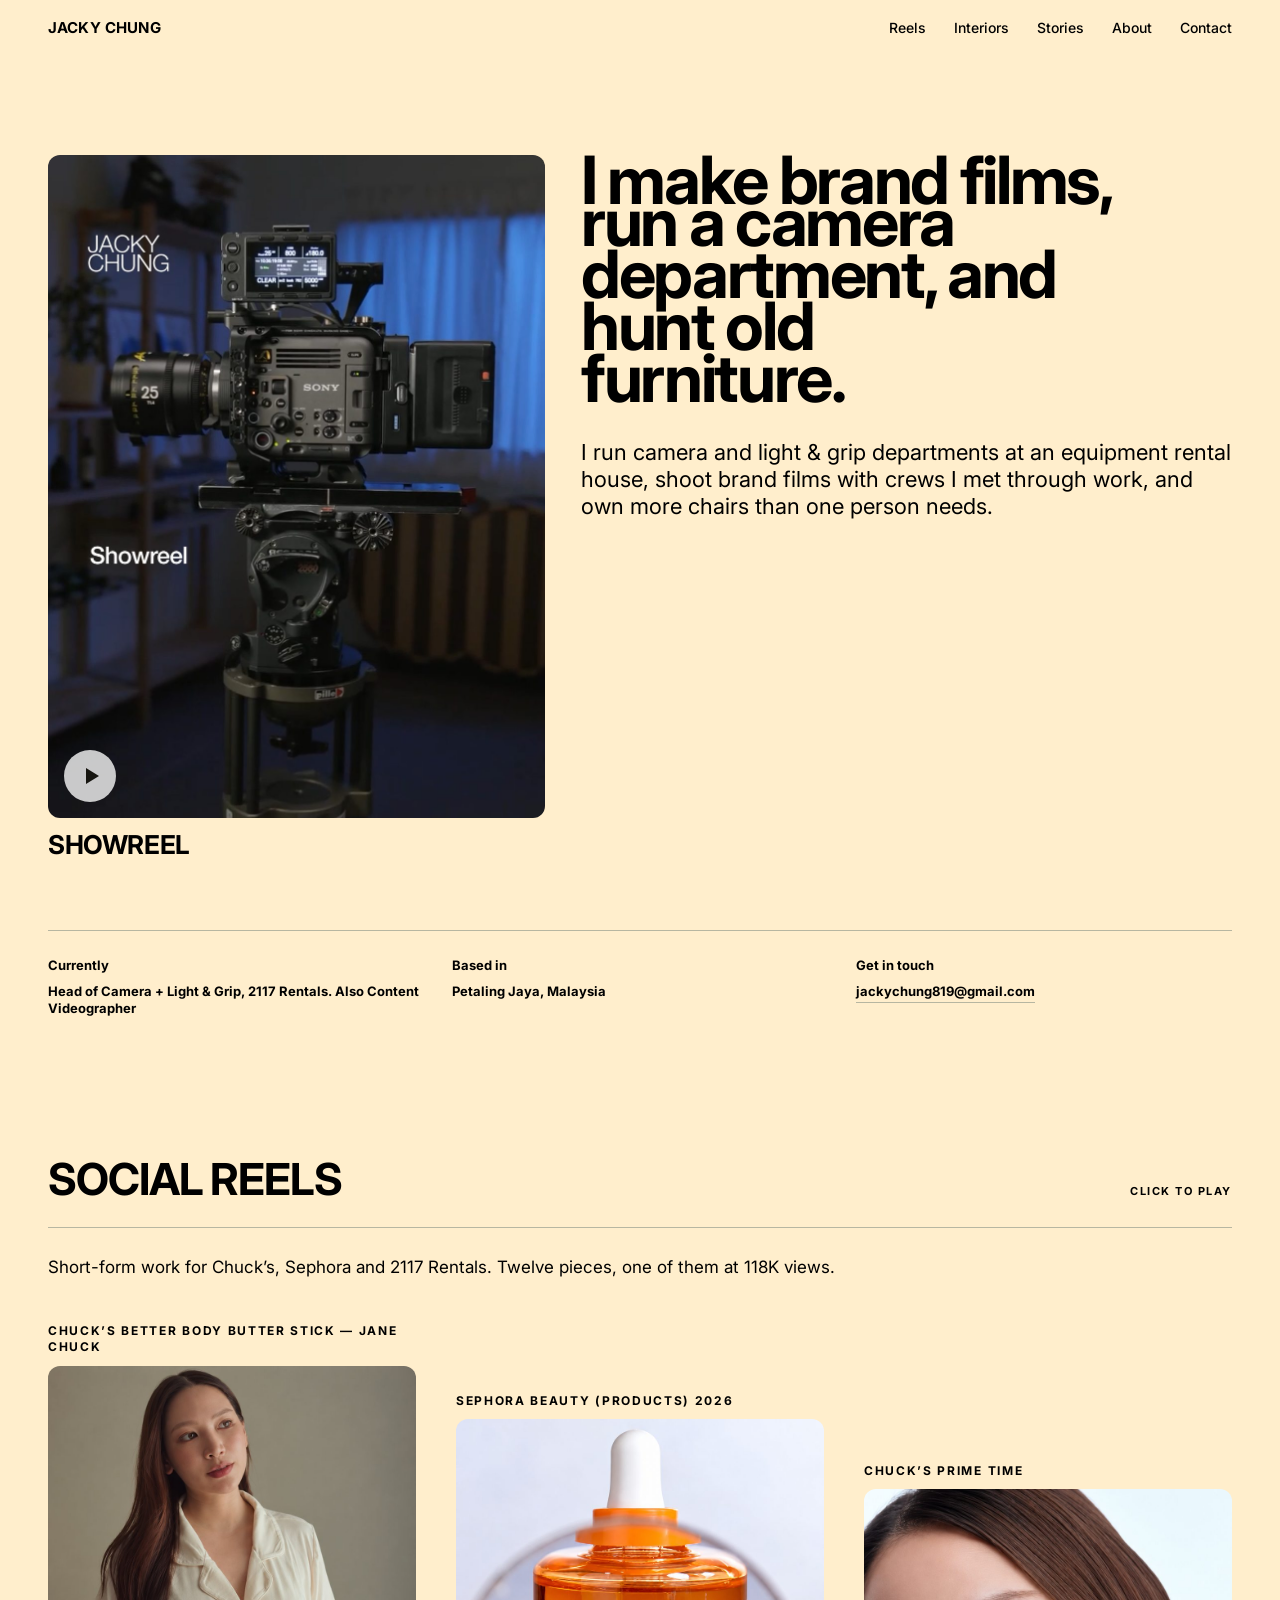
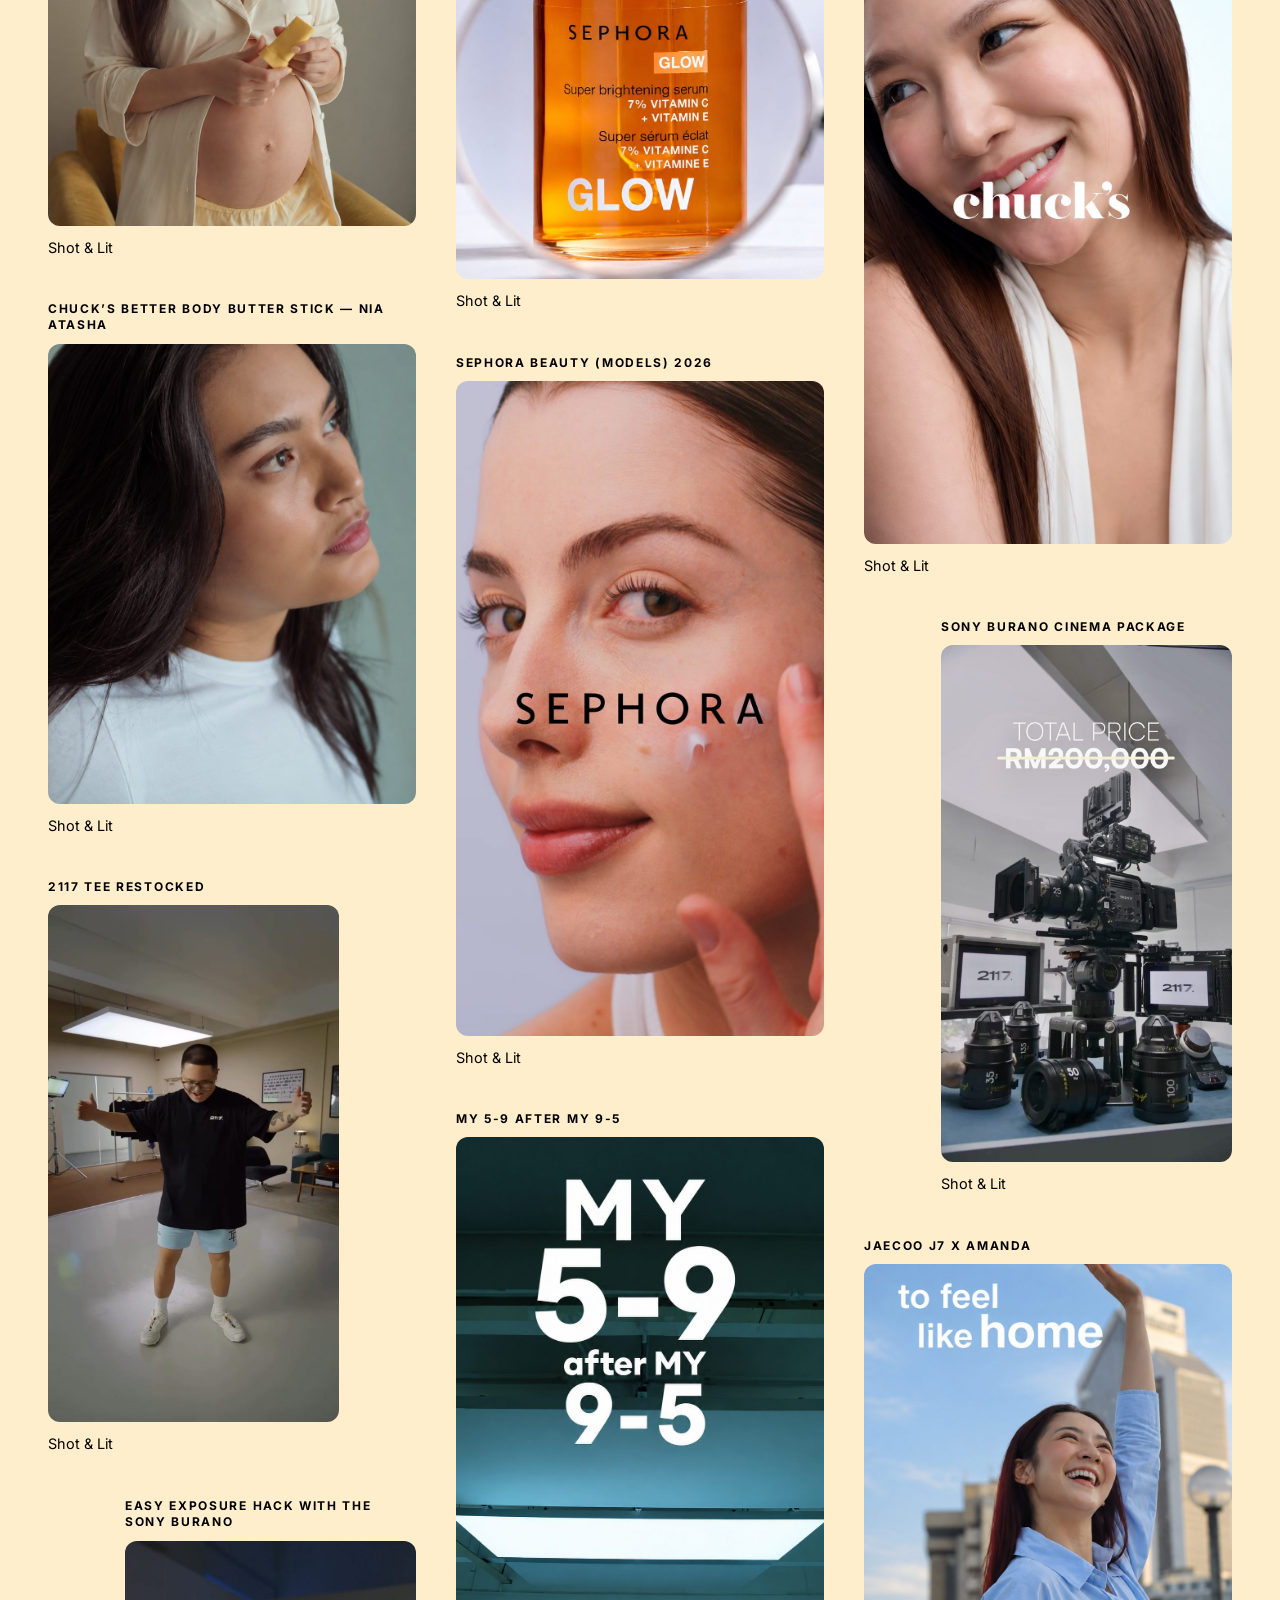
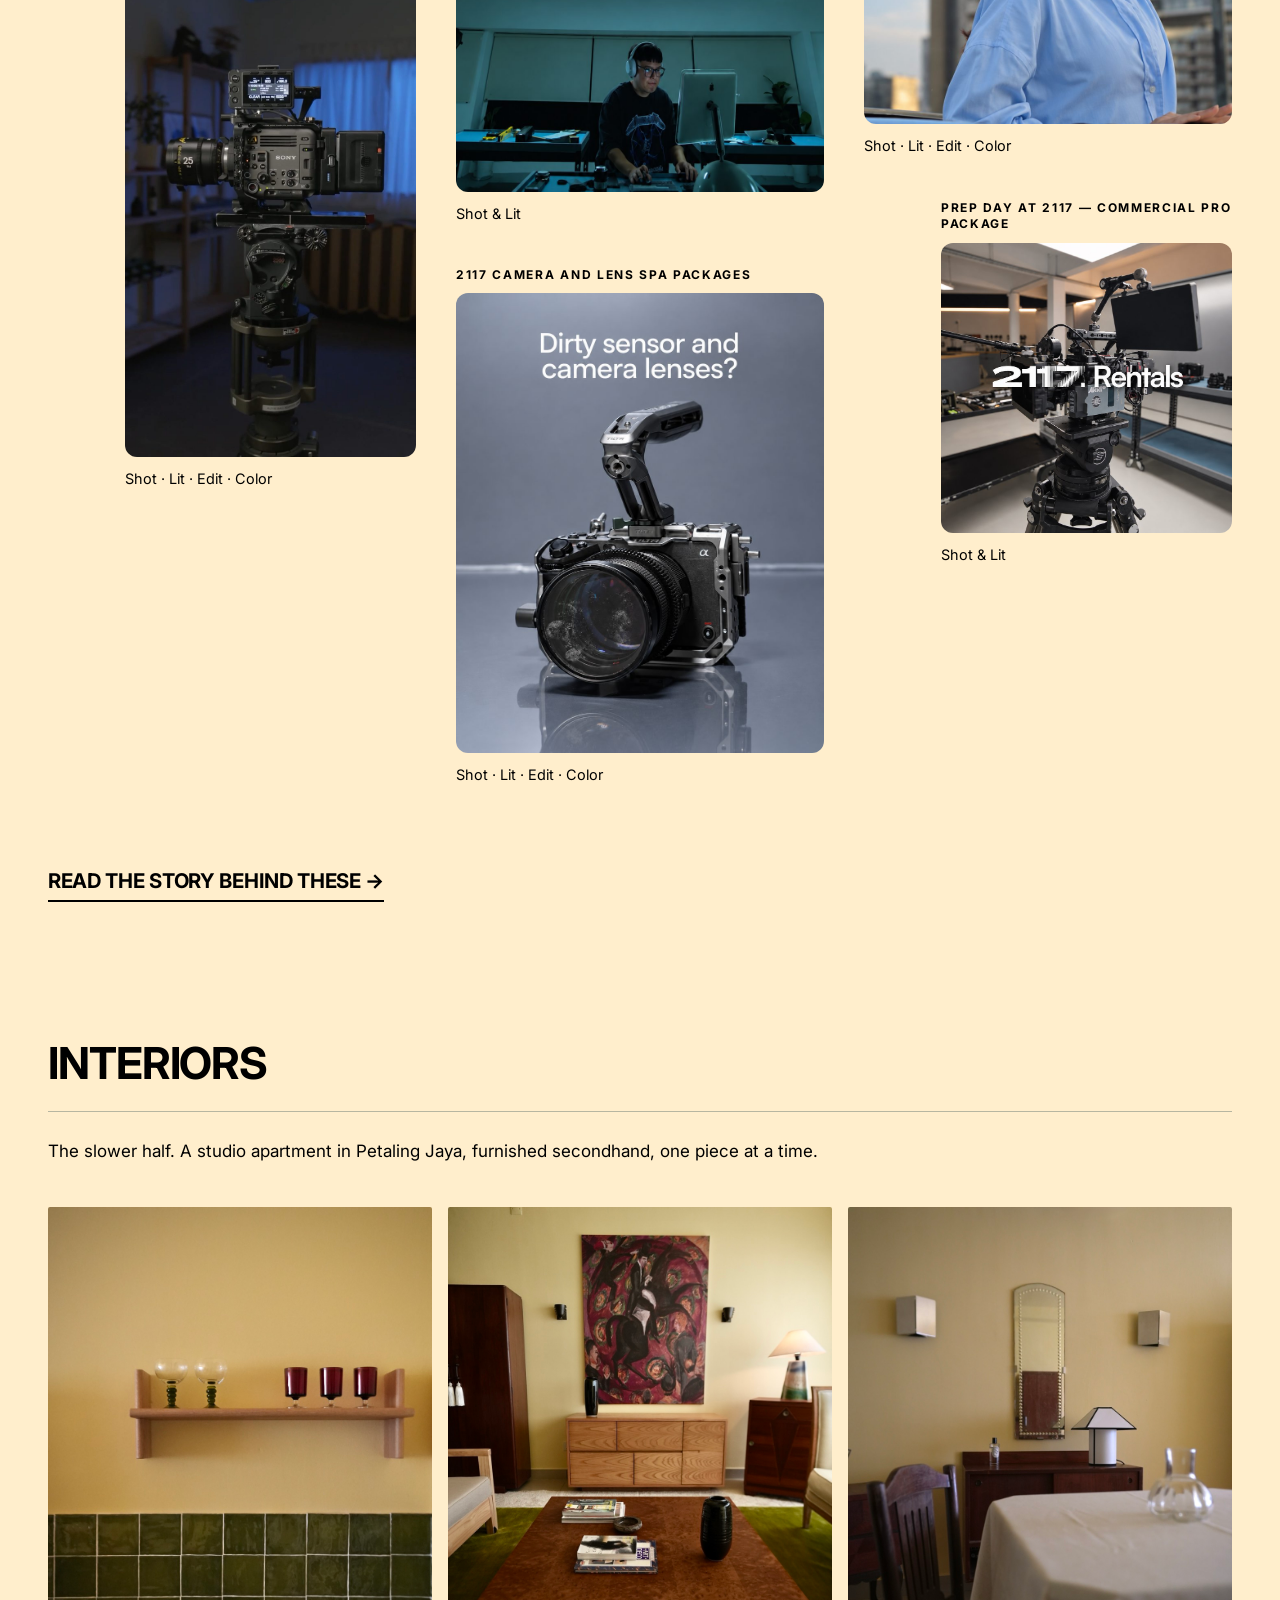
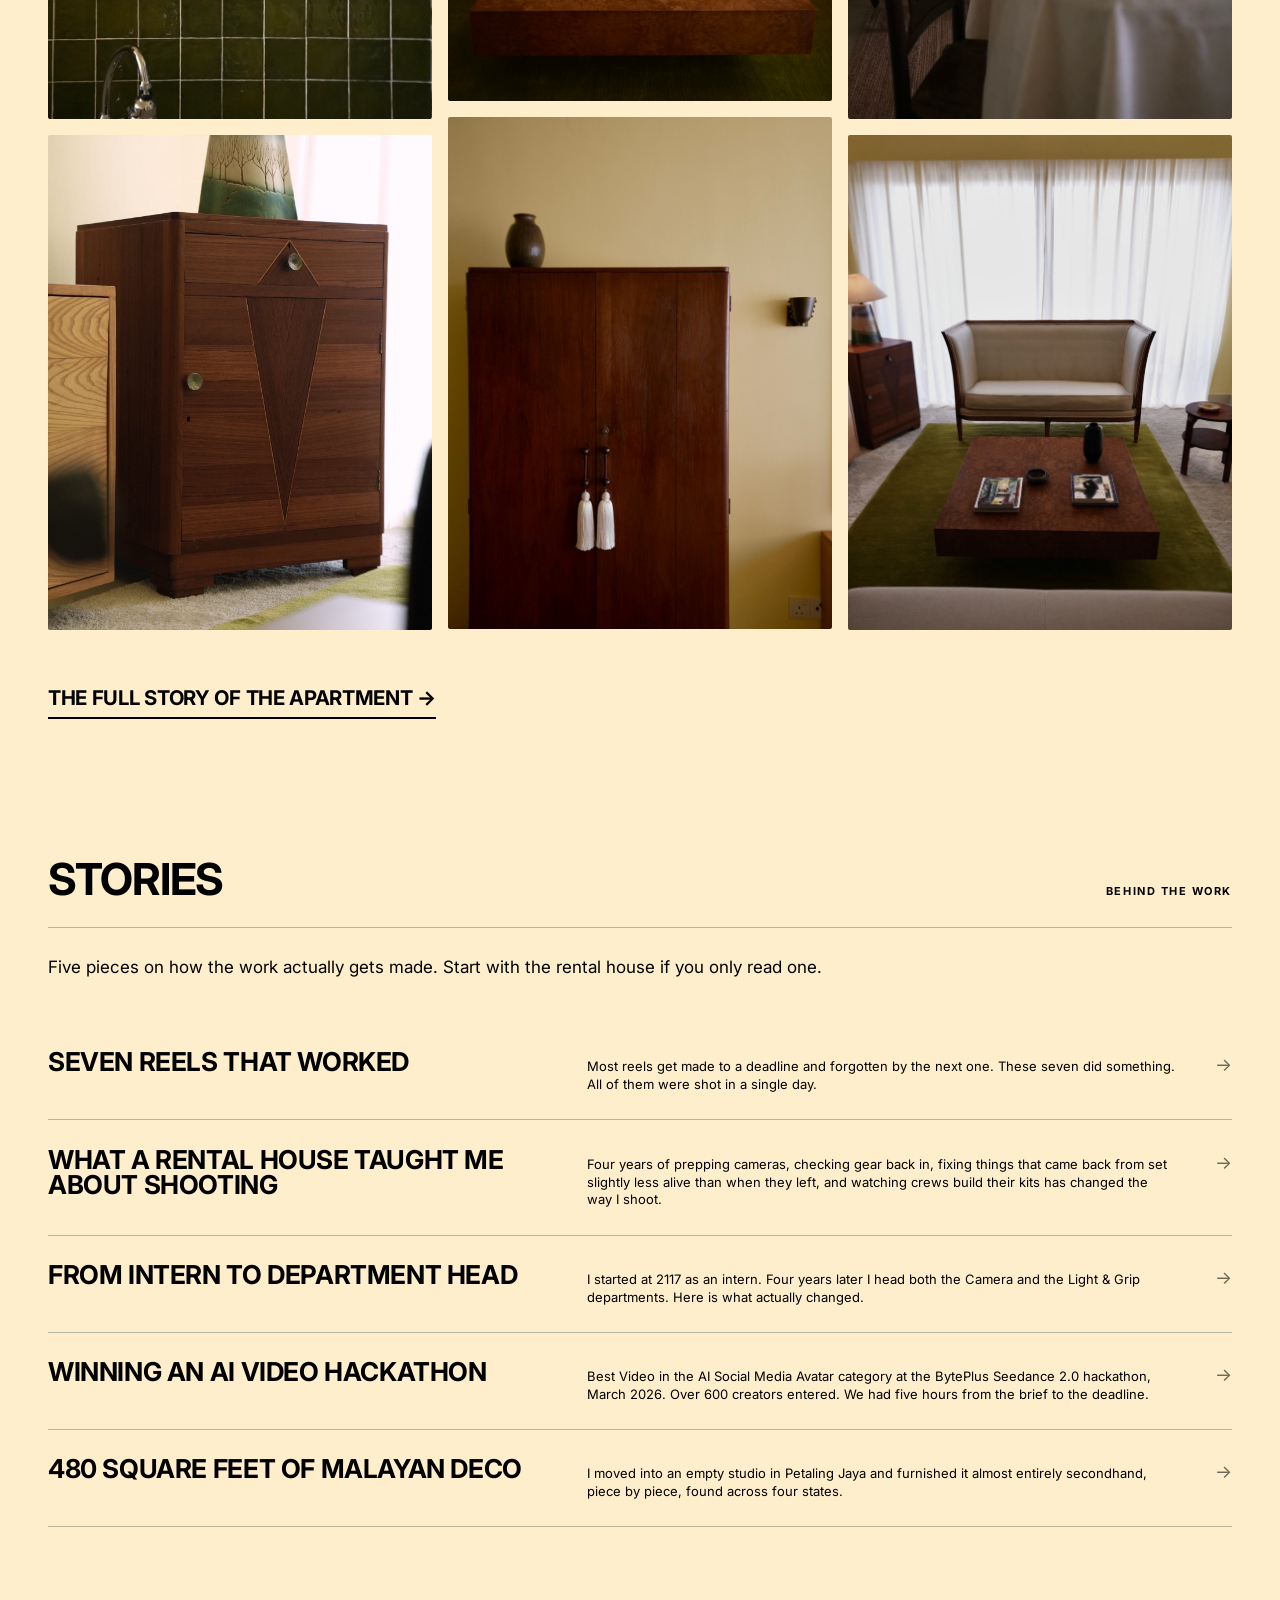
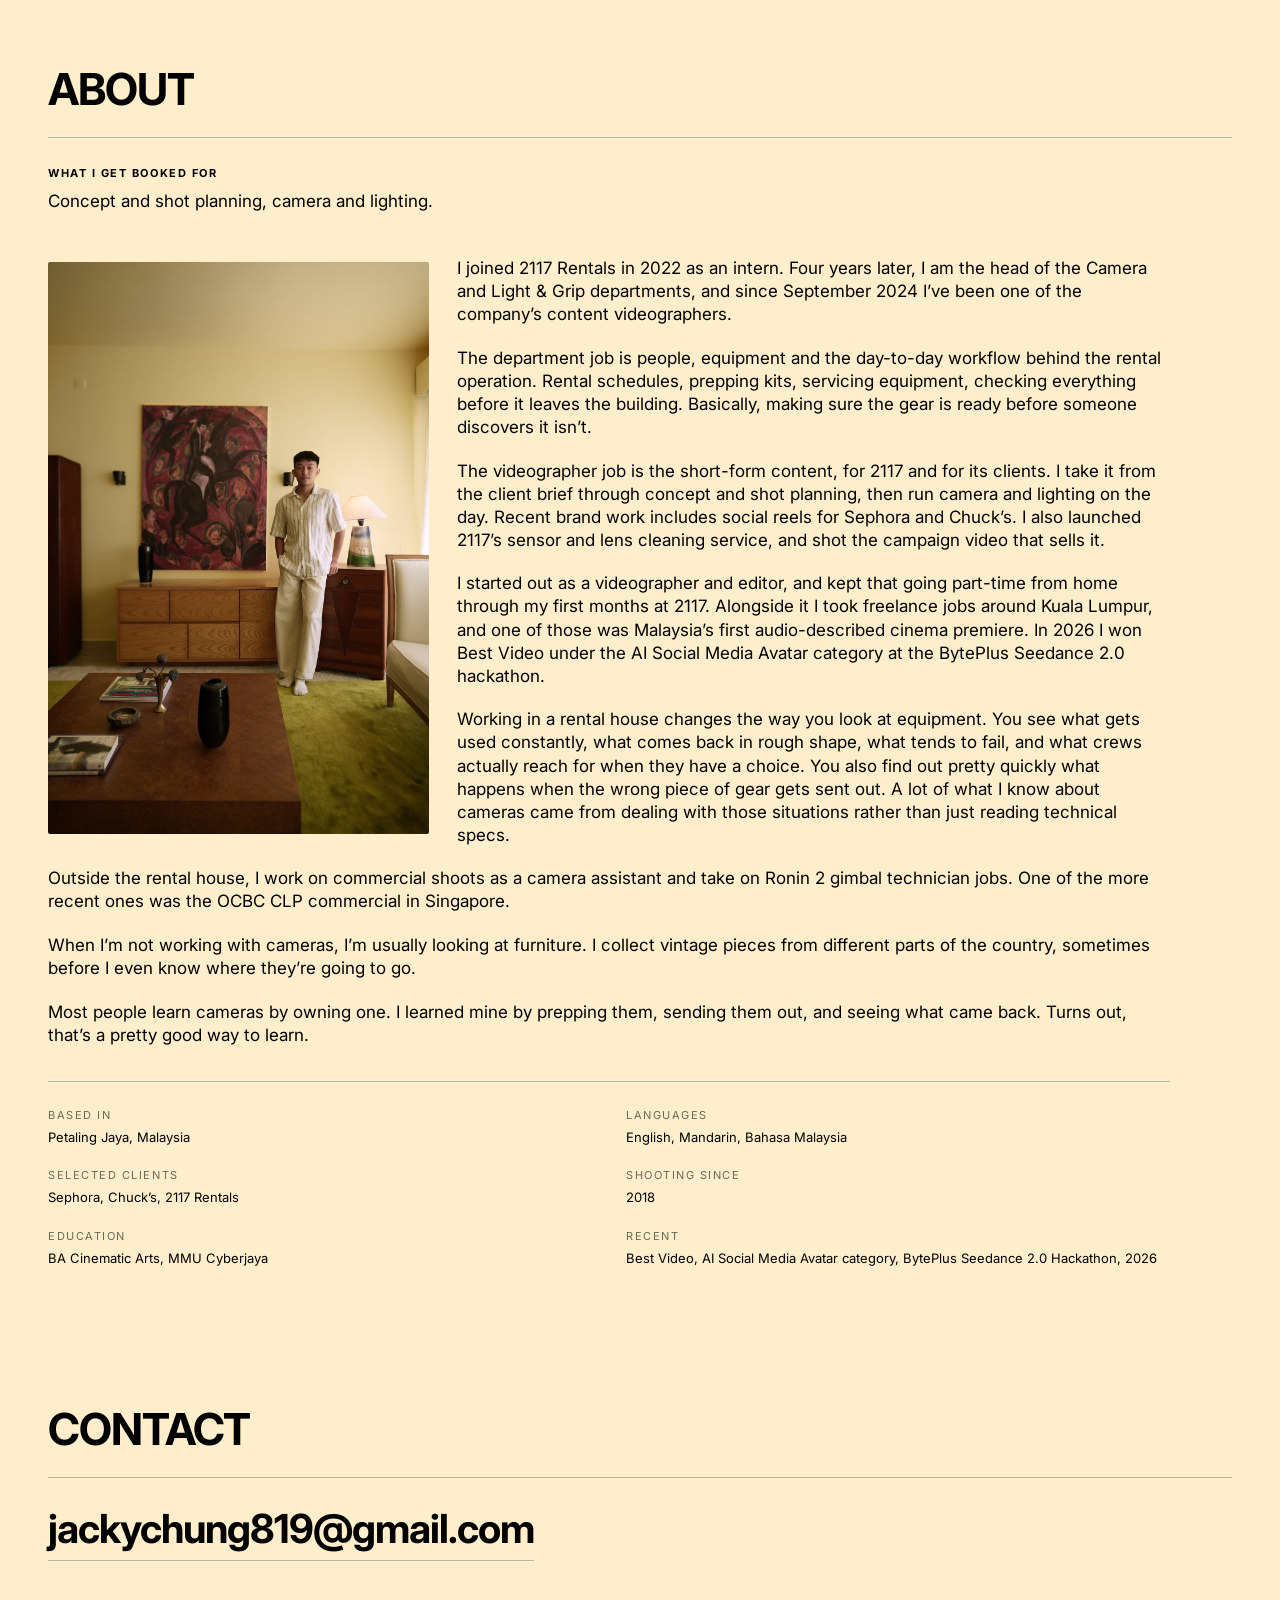
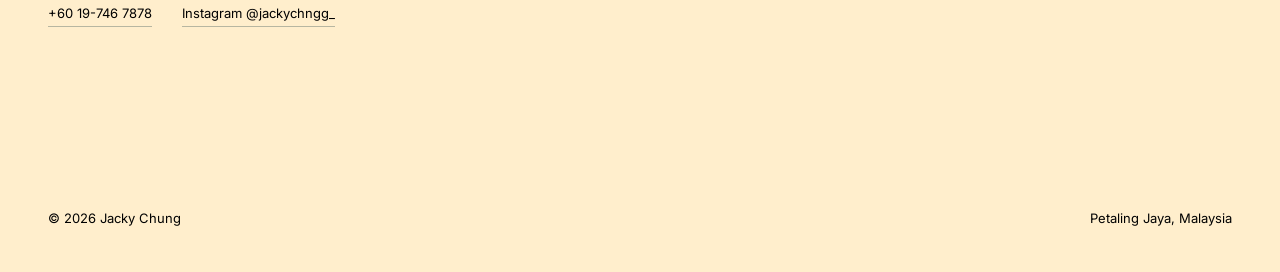
==== commit 95378f1c: "Shrink images and switch to jacky-chung.com" ====
--- a/index.html
+++ b/index.html
@@ -7,16 +7,22 @@
 <!-- ==========================================================
      PAGE TITLE - this is what shows in the browser tab
      ========================================================== -->
-<title>Jacky Chung — Videographer & Camera Department Head</title>
-
-<meta name="description" content="Selected video work and interior photography by Jacky Chung, videographer and camera department head based in Petaling Jaya, Malaysia.">
+<title>Jacky Chung, Videographer and Camera Department Head</title>
+
+<meta name="description" content="Short-form brand films by Jacky Chung, content videographer and camera department head at 2117 Rentals in Petaling Jaya, Malaysia.">
 
 <!-- Link preview (when you paste your website link into WhatsApp / Instagram) -->
-<meta property="og:title" content="Jacky Chung — Videographer & Camera Department Head">
-<meta property="og:description" content="Selected video work and interior photography.">
+<meta property="og:title" content="Jacky Chung, Content Filmmaker">
+<meta property="og:description" content="Short-form brand films, a camera department, and an apartment full of secondhand furniture.">
 <meta property="og:type" content="website">
-<!-- To get a preview picture: put a photo named og.jpg inside the images folder -->
-<meta property="og:image" content="images/og.jpg">
+<meta property="og:url" content="https://jacky-chung.com/">
+<!-- The preview picture. It MUST be a full https:// address, not a relative path,
+     or LinkedIn and WhatsApp will show a blank grey box. -->
+<meta property="og:image" content="https://jacky-chung.com/images/og.jpg">
+<meta property="og:image:width" content="1600">
+<meta property="og:image:height" content="900">
+<meta property="og:image:alt" content="Jacky Chung, with four stills from his reels and his apartment.">
+<meta name="twitter:card" content="summary_large_image">
 
 <!-- Little icon in the browser tab -->
 <link rel="icon" href="data:image/svg+xml,<svg xmlns='http://www.w3.org/2000/svg' viewBox='0 0 100 100'><rect width='100' height='100' fill='%23F6F4F0'/><text y='.9em' x='.12em' font-size='78' font-family='Georgia,serif' fill='%2317150F'>J</text></svg>">
